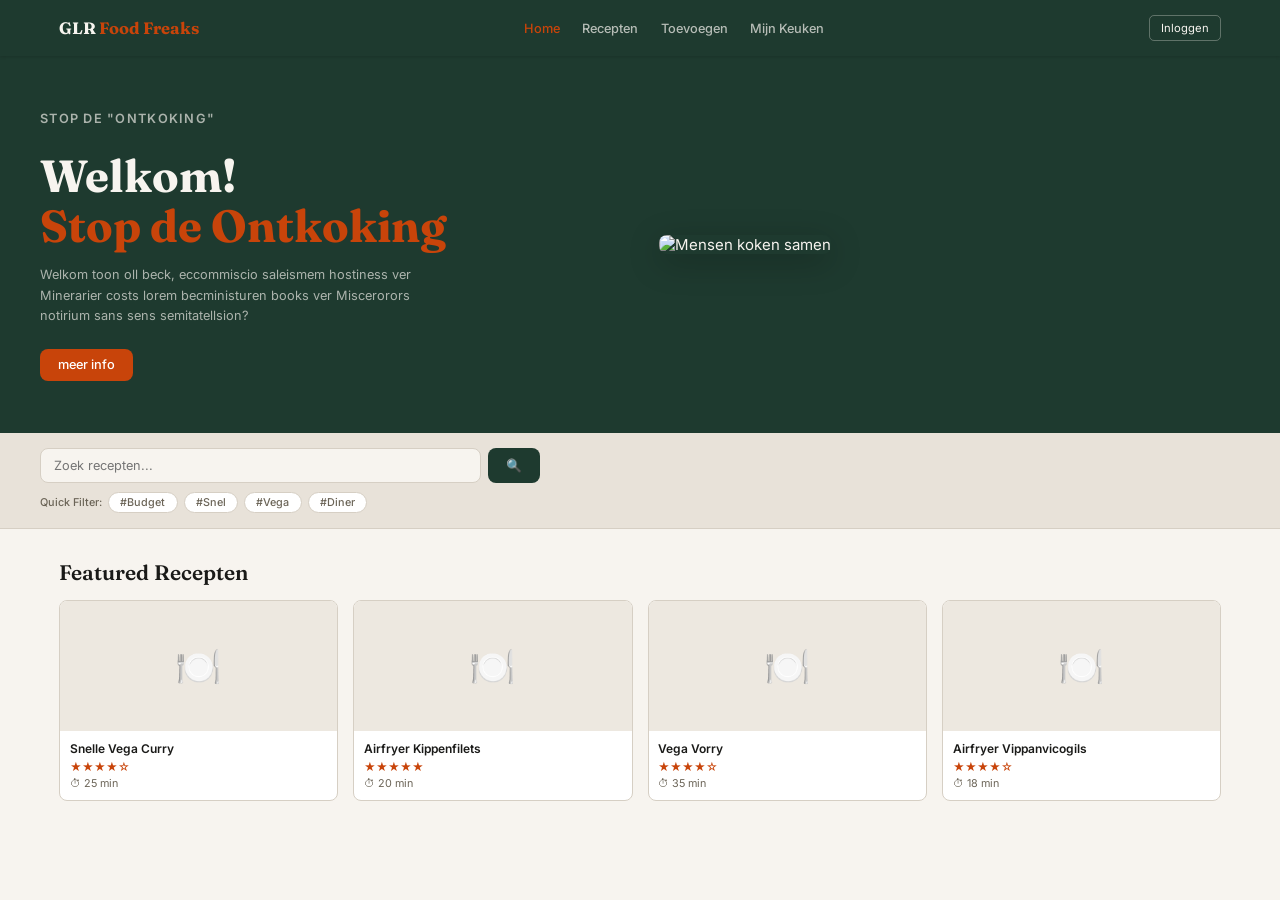
==== index.html @ 1eb133ed "Add files via upload files" ====
<!DOCTYPE html>
<html lang="nl">
<head>
  <meta charset="UTF-8">
  <meta name="viewport" content="width=device-width, initial-scale=1.0">
  <title>GLR Food Freaks – Home</title>
  <link rel="stylesheet" href="css/style.css">
</head>
<body>
  <div id="nav"></div>

  <!-- Hero -->
  <section class="hero">
    <div class="hero-inner">
      <div>
        <p class="hero-eyebrow">Stop de "ontkoking"</p>
        <h1>Welkom!<br><em>Stop de Ontkoking</em></h1>
        <p>Welkom toon oll beck, eccommiscio saleismem hostiness ver Minerarier costs lorem becministuren books ver Miscerorors notirium sans sens semitatellsion?</p>
        <a href="recepten.html" class="btn btn-accent">meer info</a>
      </div>
      <div>
        <img class="hero-img"
          src="https://images.unsplash.com/photo-1556909114-f6e7ad7d3136?w=700&h=450&fit=crop&auto=format"
          alt="Mensen koken samen">
      </div>
    </div>
  </section>

  <!-- Searchbar -->
  <div class="searchbar">
    <div class="searchbar-inner">
      <div class="search-row">
        <input type="text" id="searchInput" class="form-control" placeholder="Zoek recepten...">
        <button class="btn btn-primary" onclick="doSearch()">🔍</button>
      </div>
      <div class="quick-filters">
        <span>Quick Filter:</span>
        <span class="filter-tag" onclick="goFilter('#Budget')">#Budget</span>
        <span class="filter-tag" onclick="goFilter('#Snel')">#Snel</span>
        <span class="filter-tag" onclick="goFilter('#Vega')">#Vega</span>
        <span class="filter-tag" onclick="goFilter('#Diner')">#Diner</span>
      </div>
    </div>
  </div>

  <!-- Featured -->
  <div class="container">
    <div class="section-heading">
      <h2 style="font-family:var(--display);font-size:1.4rem;font-weight:600">Featured Recepten</h2>
    </div>
    <div class="grid-4" id="featuredGrid"></div>
  </div>

  <script src="js/auth.js"></script>
  <script src="js/nav.js"></script>
  <script src="js/data.js"></script>
  <script>
    renderNav('index.html');

    function doSearch() {
      const q = document.getElementById('searchInput').value.trim();
      window.location.href = 'recepten.html' + (q ? '?q=' + encodeURIComponent(q) : '');
    }
    document.getElementById('searchInput').addEventListener('keydown', e => {
      if (e.key === 'Enter') doSearch();
    });

    function goFilter(tag) {
      window.location.href = 'recepten.html?tag=' + encodeURIComponent(tag);
    }

    function renderFeatured() {
      const recepten = getRecepten().slice(0, 4);
      const grid = document.getElementById('featuredGrid');
      grid.innerHTML = recepten.map(r => `
        <div class="card recipe-card" onclick="window.location.href='recept-detail.html?id=${r.id}'">
          <div class="recipe-thumb">🍽️</div>
          <div class="recipe-info">
            <div class="recipe-title">${r.title}</div>
            <div class="stars">${stars(r.rating)}</div>
            <div class="recipe-meta">⏱ ${r.time}</div>
          </div>
        </div>
      `).join('');
    }
    renderFeatured();
  </script>
</body>
</html>
---- css/style.css ----
@import url('https://fonts.googleapis.com/css2?family=Fraunces:opsz,wght@9..144,400;9..144,600;9..144,700&family=Inter:wght@400;500;600&display=swap');

*, *::before, *::after { box-sizing: border-box; margin: 0; padding: 0; }

:root {
  --bg:       #f7f4ef;
  --fg:       #1a1a18;
  --card:     #ffffff;
  --primary:  #1e3a2f;
  --prim-fg:  #f7f4ef;
  --secondary:#e8e2d9;
  --muted:    #ede8e0;
  --muted-fg: #6b6457;
  --accent:   #c8440a;
  --border:   #d6cfc4;
  --display:  'Fraunces', serif;
  --body:     'Inter', sans-serif;
  --radius:   8px;
}

html { font-family: var(--body); background: var(--bg); color: var(--fg); font-size: 15px; }
body { min-height: 100vh; }
a { color: inherit; text-decoration: none; }
button { cursor: pointer; font-family: var(--body); }
input, select, textarea { font-family: var(--body); }

/* ── Nav ── */
#nav {
  position: sticky; top: 0; z-index: 100;
  background: var(--primary); color: var(--prim-fg);
  height: 56px; display: flex; align-items: center;
  box-shadow: 0 1px 3px rgba(0,0,0,.15);
}
.nav-inner {
  max-width: 1200px; margin: 0 auto; padding: 0 1.25rem;
  width: 100%; display: flex; align-items: center; justify-content: space-between;
}
.nav-logo { font-family: var(--display); font-weight: 700; font-size: 1.1rem; }
.nav-logo span { color: var(--accent); }
.nav-links { display: flex; gap: 1.5rem; align-items: center; }
.nav-links a {
  font-size: .85rem; font-weight: 500; color: rgba(247,244,239,.7);
  transition: color .15s;
}
.nav-links a:hover, .nav-links a.active { color: var(--accent); }
.nav-right { display: flex; gap: .6rem; align-items: center; }
.nav-user { font-size: .75rem; color: rgba(247,244,239,.7); }
.badge-admin {
  background: rgba(200,68,10,.8); color: #fff;
  font-size: .65rem; font-weight: 700; padding: 1px 5px; border-radius: 4px;
  margin-left: 5px; vertical-align: middle;
}
.btn-nav {
  font-size: .75rem; border: 1px solid rgba(247,244,239,.3);
  background: transparent; color: var(--prim-fg);
  padding: .35rem .75rem; border-radius: 5px; transition: background .15s;
}
.btn-nav:hover { background: rgba(247,244,239,.1); }

/* ── Layout ── */
.page-header {
  background: var(--primary); color: var(--prim-fg);
  padding: .8rem 1.25rem;
}
.page-header-inner { max-width: 1200px; margin: 0 auto; display: flex; align-items: center; gap: .75rem; }
.page-header h1 { font-family: var(--display); font-size: 1.2rem; font-weight: 600; }
.page-sub { background: var(--secondary); border-bottom: 1px solid var(--border); padding: .4rem 1.25rem; }
.page-sub-inner { max-width: 1200px; margin: 0 auto; font-size: .72rem; color: var(--muted-fg); }
.container { max-width: 1200px; margin: 0 auto; padding: 2rem 1.25rem; }

/* ── Buttons ── */
.btn {
  display: inline-flex; align-items: center; justify-content: center;
  padding: .55rem 1.2rem; border-radius: var(--radius);
  font-size: .85rem; font-weight: 500; border: none; transition: opacity .15s, background .15s;
}
.btn:hover { opacity: .88; }
.btn-primary   { background: var(--primary); color: var(--prim-fg); }
.btn-accent    { background: var(--accent);  color: #fff; }
.btn-outline   { background: transparent; border: 1px solid var(--border); color: var(--fg); }
.btn-outline:hover { background: var(--muted); opacity: 1; }
.btn-danger    { background: #fef2f2; color: #b91c1c; border: 1px solid #fecaca; }
.btn-danger:hover { background: #fee2e2; opacity: 1; }
.btn-sm { padding: .3rem .7rem; font-size: .75rem; }
.btn-full { width: 100%; }

/* ── Forms ── */
.form-group { margin-bottom: 1.1rem; }
.form-group label { display: block; font-size: .72rem; font-weight: 600; color: var(--muted-fg); text-transform: uppercase; letter-spacing: .04em; margin-bottom: .4rem; }
.form-control {
  width: 100%; border: 1px solid var(--border); border-radius: var(--radius);
  padding: .6rem .85rem; font-size: .85rem; background: var(--bg);
  color: var(--fg); outline: none; transition: box-shadow .15s;
}
.form-control:focus { box-shadow: 0 0 0 2px var(--primary); border-color: var(--primary); }
.error-msg {
  font-size: .75rem; color: var(--accent);
  background: rgba(200,68,10,.08); border: 1px solid rgba(200,68,10,.2);
  border-radius: var(--radius); padding: .5rem .75rem; margin-bottom: .8rem;
}

/* ── Cards ── */
.card {
  background: var(--card); border: 1px solid var(--border);
  border-radius: var(--radius); overflow: hidden;
}
.card-body { padding: 1.25rem; }
.recipe-card { cursor: pointer; transition: box-shadow .15s; }
.recipe-card:hover { box-shadow: 0 4px 16px rgba(0,0,0,.1); }
.recipe-thumb {
  background: var(--muted); height: 130px;
  display: flex; align-items: center; justify-content: center; font-size: 2.5rem;
  transition: background .15s;
}
.recipe-card:hover .recipe-thumb { background: var(--secondary); }
.recipe-info { padding: .65rem; }
.recipe-title { font-size: .8rem; font-weight: 600; line-height: 1.3; margin-bottom: .25rem; }
.stars { color: var(--accent); font-size: .75rem; }
.recipe-meta { font-size: .72rem; color: var(--muted-fg); margin-top: .2rem; }

/* ── Grids ── */
.grid-4 { display: grid; grid-template-columns: repeat(4, 1fr); gap: 1rem; }
.grid-2 { display: grid; grid-template-columns: repeat(2, 1fr); gap: 1rem; }
@media (max-width: 900px) { .grid-4 { grid-template-columns: repeat(2,1fr); } }
@media (max-width: 500px) { .grid-4, .grid-2 { grid-template-columns: 1fr; } }

/* ── Tables ── */
.table-wrap { border-radius: var(--radius); overflow: hidden; border: 1px solid var(--border); }
table { width: 100%; border-collapse: collapse; font-size: .82rem; }
thead { background: var(--muted); }
th { padding: .55rem 1rem; text-align: left; font-size: .72rem; font-weight: 600; color: var(--muted-fg); }
td { padding: .6rem 1rem; border-top: 1px solid var(--border); }
tr:hover td { background: rgba(0,0,0,.015); }

/* ── Status badges ── */
.badge {
  display: inline-block; font-size: .7rem; font-weight: 600;
  padding: .15rem .55rem; border-radius: 99px;
}
.badge-green { background: #dcfce7; color: #15803d; }
.badge-gray  { background: var(--secondary); color: var(--muted-fg); }
.badge-red   { background: #fee2e2; color: #b91c1c; }

/* ── Tabs ── */
.tabs { display: flex; border: 1px solid var(--border); border-radius: var(--radius); overflow: hidden; width: fit-content; margin-bottom: 1.5rem; }
.tab-btn {
  display: flex; align-items: center; gap: .5rem;
  padding: .75rem 1.25rem; font-size: .83rem; font-weight: 500;
  background: var(--card); border: none; color: var(--muted-fg); transition: background .15s, color .15s;
}
.tab-btn.active { background: var(--primary); color: var(--prim-fg); }
.tab-num {
  width: 22px; height: 22px; border-radius: 50%;
  display: flex; align-items: center; justify-content: center;
  font-size: .7rem; font-weight: 700; background: var(--secondary); color: var(--muted-fg);
}
.tab-btn.active .tab-num { background: var(--accent); color: #fff; }
.tab-panel { display: none; }
.tab-panel.active { display: block; }

/* ── Sidebar layout ── */
.layout-sidebar { display: flex; gap: 1.5rem; }
.sidebar { width: 210px; flex-shrink: 0; }
.sidebar-card { background: var(--card); border: 1px solid var(--border); border-radius: var(--radius); padding: 1rem; position: sticky; top: 72px; }
.sidebar-section { margin-bottom: 1.1rem; }
.sidebar-section h4 { font-size: .8rem; font-weight: 600; margin-bottom: .5rem; }
.sidebar-section label { display: flex; gap: .5rem; font-size: .75rem; padding: .2rem 0; cursor: pointer; align-items: center; }
.sidebar-section select { width: 100%; font-size: .75rem; border: 1px solid var(--border); border-radius: 5px; padding: .3rem .5rem; background: var(--bg); }
.sidebar-title { font-size: .7rem; font-weight: 700; text-transform: uppercase; letter-spacing: .05em; color: var(--muted-fg); margin-bottom: .6rem; }
@media (max-width: 768px) { .sidebar { display: none; } }

/* ── Hero ── */
.hero {
  background: var(--primary); color: var(--prim-fg);
  padding: 3.5rem 1.25rem; position: relative; overflow: hidden;
}
.hero-inner { max-width: 1200px; margin: 0 auto; display: grid; grid-template-columns: 1fr 1fr; gap: 2.5rem; align-items: center; }
.hero-eyebrow { font-size: .7rem; font-weight: 600; letter-spacing: .1em; text-transform: uppercase; color: var(--accent); margin-bottom: .5rem; }
.hero h1 { font-family: var(--display); font-size: 3rem; font-weight: 700; line-height: 1.1; margin-bottom: 1rem; }
.hero h1 em { color: var(--accent); font-style: normal; }
.hero p { font-size: .85rem; color: rgba(247,244,239,.65); max-width: 420px; margin-bottom: 1.5rem; line-height: 1.6; }
.hero-img { width: 100%; height: 280px; object-fit: cover; border-radius: var(--radius); box-shadow: 0 8px 32px rgba(0,0,0,.25); }
@media (max-width: 700px) { .hero-inner { grid-template-columns: 1fr; } .hero-img { display: none; } .hero h1 { font-size: 2rem; } }

/* ── Search bar ── */
.searchbar { background: var(--secondary); border-bottom: 1px solid var(--border); padding: 1rem 1.25rem; }
.searchbar-inner { max-width: 1200px; margin: 0 auto; }
.search-row { display: flex; gap: .5rem; max-width: 500px; }
.search-row input { flex: 1; }
.quick-filters { display: flex; gap: .4rem; margin-top: .6rem; align-items: center; flex-wrap: wrap; }
.quick-filters span { font-size: .72rem; color: var(--muted-fg); font-weight: 500; }
.filter-tag {
  font-size: .72rem; padding: .2rem .75rem; border: 1px solid var(--border);
  border-radius: 99px; background: var(--card); cursor: pointer; transition: background .15s;
}
.filter-tag:hover { background: var(--muted); }

/* ── Step indicator ── */
.steps { display: flex; gap: .5rem; flex-wrap: wrap; margin-bottom: 1rem; }
.step-btn {
  width: 36px; height: 36px; border-radius: 50%; border: 1px solid var(--border);
  background: var(--card); font-size: .82rem; font-weight: 500; transition: all .15s;
}
.step-btn.active { background: var(--primary); color: var(--prim-fg); border-color: var(--primary); }

/* ── Upload zone ── */
.upload-zone {
  border: 2px dashed var(--border); border-radius: var(--radius);
  height: 130px; display: flex; flex-direction: column; align-items: center;
  justify-content: center; color: var(--muted-fg); cursor: pointer; transition: background .15s;
  font-size: .83rem; gap: .4rem;
}
.upload-zone:hover { background: var(--muted); }

/* ── Ingredient rows ── */
.ing-row { display: flex; gap: .5rem; align-items: center; margin-bottom: .5rem; }
.ing-row input.amount { width: 100px; }
.ing-row .remove-btn { background: none; border: none; color: var(--muted-fg); font-size: 1rem; padding: 0 .25rem; }
.ing-row .remove-btn:hover { color: var(--accent); }

/* ── Comment ── */
.comment-item { display: flex; gap: .75rem; background: var(--card); border: 1px solid var(--border); border-radius: var(--radius); padding: .75rem; margin-bottom: .5rem; }
.avatar { width: 30px; height: 30px; border-radius: 50%; background: var(--secondary); display: flex; align-items: center; justify-content: center; font-size: .75rem; font-weight: 600; flex-shrink: 0; }
.comment-name { font-size: .75rem; font-weight: 600; }
.comment-text { font-size: .75rem; color: var(--muted-fg); margin-top: .15rem; }

/* ── Login page ── */
.login-page { display: flex; align-items: center; justify-content: center; min-height: 100vh; padding: 1.5rem; }
.login-box { width: 100%; max-width: 380px; }
.login-logo { text-align: center; margin-bottom: 2rem; }
.login-logo h1 { font-family: var(--display); font-size: 1.9rem; font-weight: 700; color: var(--primary); }
.login-logo h1 span { color: var(--accent); }
.login-logo p { font-size: .8rem; color: var(--muted-fg); margin-top: .25rem; }
.login-tabs { display: grid; grid-template-columns: 1fr 1fr; border-bottom: 1px solid var(--border); }
.login-tab { padding: .9rem; font-size: .85rem; font-weight: 500; border: none; background: var(--card); color: var(--muted-fg); transition: all .15s; }
.login-tab.active { background: var(--primary); color: var(--prim-fg); }
.login-form-body { padding: 1.5rem; }

/* ── Review queue ── */
.queue-item { display: flex; justify-content: space-between; align-items: center; background: var(--card); border: 1px solid var(--border); border-radius: var(--radius); padding: .85rem 1rem; margin-bottom: .5rem; }
.queue-item p { font-size: .8rem; font-weight: 500; }
.queue-count { font-size: .75rem; font-weight: 700; padding: .2rem .65rem; border-radius: 99px; background: var(--secondary); color: var(--muted-fg); }
.queue-count.highlight { background: var(--accent); color: #fff; }

/* ── Section heading ── */
.section-heading { display: flex; justify-content: space-between; align-items: center; margin-bottom: 1rem; }
.section-heading h2 { font-family: var(--display); font-size: 1.15rem; font-weight: 600; }

/* ── No-access ── */
.no-access { text-align: center; padding: 5rem 1rem; }
.no-access .icon { font-size: 3rem; margin-bottom: 1rem; }
.no-access h2 { font-family: var(--display); font-size: 1.5rem; margin-bottom: .5rem; }
.no-access p { color: var(--muted-fg); font-size: .85rem; }

/* ── Back button ── */
.back-btn { background: none; border: none; color: rgba(247,244,239,.7); font-size: .85rem; cursor: pointer; }
.back-btn:hover { color: var(--prim-fg); }

/* ── Two-col dashboard ── */
.dash-grid { display: grid; grid-template-columns: 1fr 1fr; gap: 2rem; }
@media (max-width: 760px) { .dash-grid { grid-template-columns: 1fr; } .layout-sidebar { flex-direction: column; } }
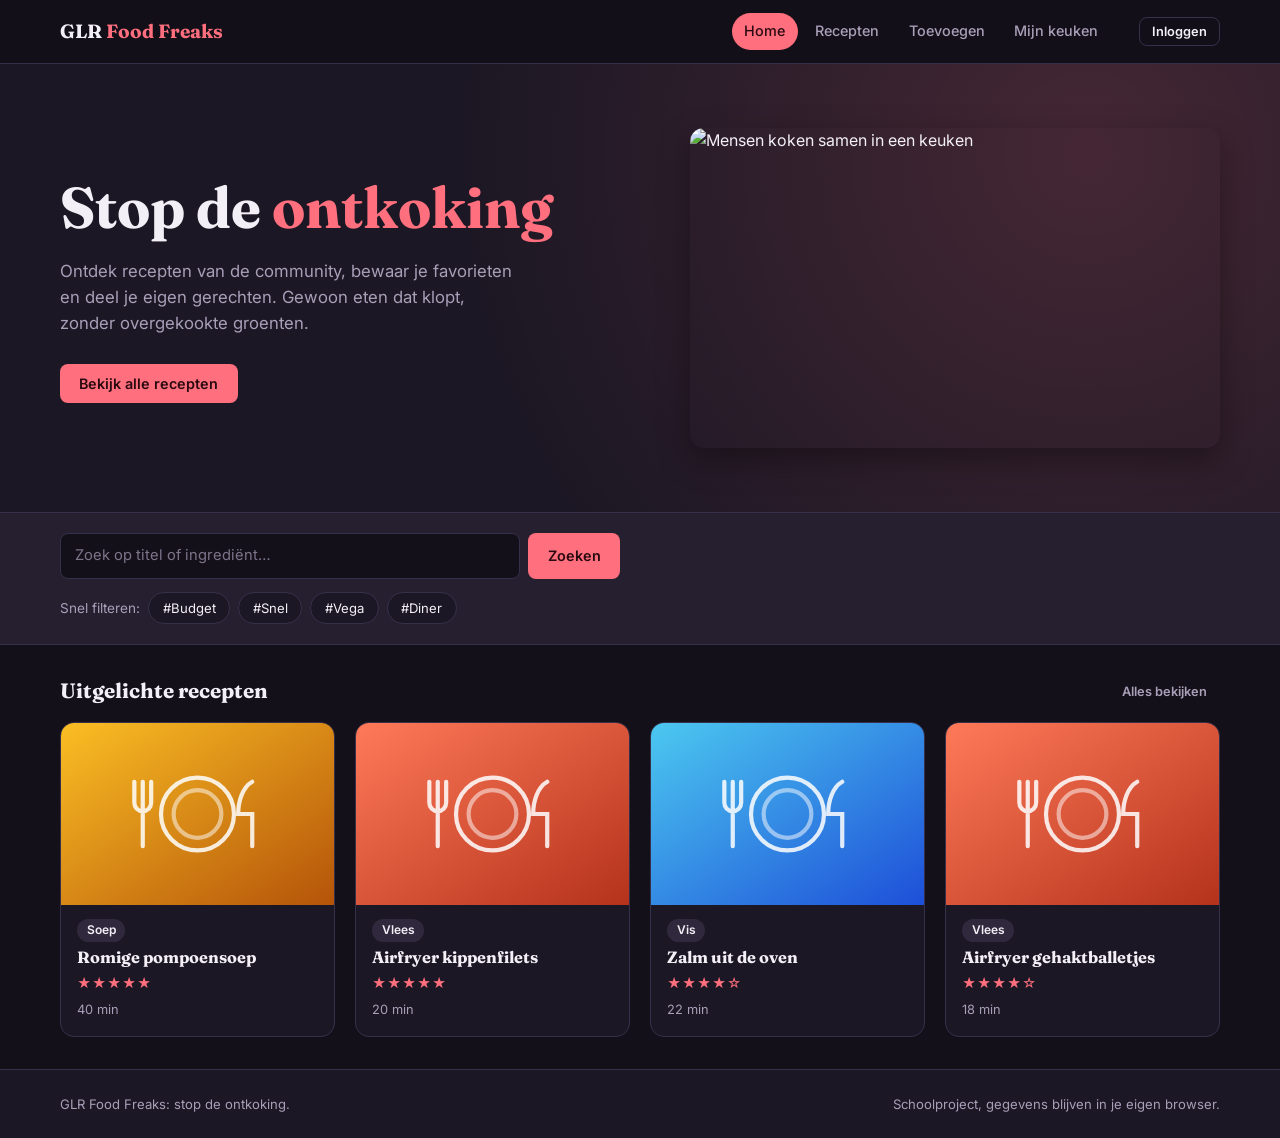
==== commit 5bd917ea: "was verkeerde map sorry" ====
--- a/index.html
+++ b/index.html
@@ -3,87 +3,59 @@
 <head>
   <meta charset="UTF-8">
   <meta name="viewport" content="width=device-width, initial-scale=1.0">
+  <meta name="color-scheme" content="dark">
   <title>GLR Food Freaks – Home</title>
   <link rel="stylesheet" href="css/style.css">
+  <script src="js/auth.js" defer></script>
+  <script src="js/data.js" defer></script>
+  <script src="js/ui.js" defer></script>
+  <script src="js/nav.js" defer></script>
+  <script src="js/pages/home.js" defer></script>
 </head>
 <body>
-  <div id="nav"></div>
+  <a class="skip-link" href="#main">Naar de inhoud</a>
+  <header id="site-header" class="site-header"></header>
 
-  <!-- Hero -->
-  <section class="hero">
-    <div class="hero-inner">
-      <div>
-        <p class="hero-eyebrow">Stop de "ontkoking"</p>
-        <h1>Welkom!<br><em>Stop de Ontkoking</em></h1>
-        <p>Welkom toon oll beck, eccommiscio saleismem hostiness ver Minerarier costs lorem becministuren books ver Miscerorors notirium sans sens semitatellsion?</p>
-        <a href="recepten.html" class="btn btn-accent">meer info</a>
+  <main id="main">
+    <section class="hero" aria-labelledby="heroTitle">
+      <div class="hero-inner">
+        <div>
+          <h1 id="heroTitle">Stop de <em>ontkoking</em></h1>
+          <p>Ontdek recepten van de community, bewaar je favorieten en deel je eigen gerechten. Gewoon eten dat klopt, zonder overgekookte groenten.</p>
+          <a href="recepten.html" class="btn btn-primary">Bekijk alle recepten</a>
+        </div>
+        <img class="hero-img" data-category=""
+          src="https://images.unsplash.com/photo-1556909114-f6e7ad7d3136?w=700&amp;h=450&amp;fit=crop&amp;auto=format"
+          alt="Mensen koken samen in een keuken">
       </div>
-      <div>
-        <img class="hero-img"
-          src="https://images.unsplash.com/photo-1556909114-f6e7ad7d3136?w=700&h=450&fit=crop&auto=format"
-          alt="Mensen koken samen">
+    </section>
+
+    <section class="searchbar" aria-label="Recepten zoeken">
+      <div class="searchbar-inner">
+        <form id="searchForm" class="search-row" role="search">
+          <label class="visually-hidden" for="searchInput">Zoek recepten</label>
+          <input type="search" id="searchInput" class="input" placeholder="Zoek op titel of ingrediënt…" autocomplete="off">
+          <button class="btn btn-primary" type="submit">Zoeken</button>
+        </form>
+        <div class="quick-filters" id="quickFilters">
+          <span>Snel filteren:</span>
+          <button class="chip" type="button" data-tag="Budget">#Budget</button>
+          <button class="chip" type="button" data-tag="Snel">#Snel</button>
+          <button class="chip" type="button" data-tag="Vega">#Vega</button>
+          <button class="chip" type="button" data-tag="Diner">#Diner</button>
+        </div>
       </div>
-    </div>
-  </section>
+    </section>
 
-  <!-- Searchbar -->
-  <div class="searchbar">
-    <div class="searchbar-inner">
-      <div class="search-row">
-        <input type="text" id="searchInput" class="form-control" placeholder="Zoek recepten...">
-        <button class="btn btn-primary" onclick="doSearch()">🔍</button>
+    <section class="container" aria-labelledby="featuredTitle">
+      <div class="section-heading">
+        <h2 id="featuredTitle">Uitgelichte recepten</h2>
+        <a class="btn btn-ghost btn-sm" href="recepten.html">Alles bekijken</a>
       </div>
-      <div class="quick-filters">
-        <span>Quick Filter:</span>
-        <span class="filter-tag" onclick="goFilter('#Budget')">#Budget</span>
-        <span class="filter-tag" onclick="goFilter('#Snel')">#Snel</span>
-        <span class="filter-tag" onclick="goFilter('#Vega')">#Vega</span>
-        <span class="filter-tag" onclick="goFilter('#Diner')">#Diner</span>
-      </div>
-    </div>
-  </div>
+      <div class="grid" id="featuredGrid"></div>
+    </section>
+  </main>
 
-  <!-- Featured -->
-  <div class="container">
-    <div class="section-heading">
-      <h2 style="font-family:var(--display);font-size:1.4rem;font-weight:600">Featured Recepten</h2>
-    </div>
-    <div class="grid-4" id="featuredGrid"></div>
-  </div>
-
-  <script src="js/auth.js"></script>
-  <script src="js/nav.js"></script>
-  <script src="js/data.js"></script>
-  <script>
-    renderNav('index.html');
-
-    function doSearch() {
-      const q = document.getElementById('searchInput').value.trim();
-      window.location.href = 'recepten.html' + (q ? '?q=' + encodeURIComponent(q) : '');
-    }
-    document.getElementById('searchInput').addEventListener('keydown', e => {
-      if (e.key === 'Enter') doSearch();
-    });
-
-    function goFilter(tag) {
-      window.location.href = 'recepten.html?tag=' + encodeURIComponent(tag);
-    }
-
-    function renderFeatured() {
-      const recepten = getRecepten().slice(0, 4);
-      const grid = document.getElementById('featuredGrid');
-      grid.innerHTML = recepten.map(r => `
-        <div class="card recipe-card" onclick="window.location.href='recept-detail.html?id=${r.id}'">
-          <div class="recipe-thumb">🍽️</div>
-          <div class="recipe-info">
-            <div class="recipe-title">${r.title}</div>
-            <div class="stars">${stars(r.rating)}</div>
-            <div class="recipe-meta">⏱ ${r.time}</div>
-          </div>
-        </div>
-      `).join('');
-    }
-    renderFeatured();
-  </script>
+  <footer id="site-footer" class="site-footer"></footer>
 </body>
 </html>
--- a/css/style.css
+++ b/css/style.css
@@ -1,261 +1,331 @@
-@import url('https://fonts.googleapis.com/css2?family=Fraunces:opsz,wght@9..144,400;9..144,600;9..144,700&family=Inter:wght@400;500;600&display=swap');
-
+@import url('https://fonts.googleapis.com/css2?family=Fraunces:opsz,wght@9..144,500;9..144,700&family=Inter:wght@400;500;600&display=swap');
+
+/* ==========================================================================
+   Design tokens
+   ========================================================================== */
+:root {
+  color-scheme: dark;
+
+  --bg:            #14101a;
+  --surface:       #1c1724;
+  --surface-2:     #251f30;
+  --surface-3:     #30293d;
+  --border:        #36304a;
+  --text:          #f3eff7;
+  --muted:         #a89fb8;
+
+  --accent:        #ff6f7d;
+  --accent-strong: #ff8a94;
+  --accent-ink:    #2a0a10;
+  --accent-soft:   rgba(255, 111, 125, .14);
+
+  --success:       #4fe0a4;
+  --success-soft:  rgba(79, 224, 164, .14);
+  --danger:        #ff6b6b;
+  --danger-soft:   rgba(255, 107, 107, .14);
+
+  --font-display:  'Fraunces', Georgia, serif;
+  --font-body:     'Inter', system-ui, -apple-system, 'Segoe UI', sans-serif;
+
+  --radius:        14px;
+  --radius-sm:     8px;
+  --shadow:        0 12px 32px rgba(0, 0, 0, .35);
+  --ease:          .18s ease;
+  --header-h:      64px;
+}
+
+/* ==========================================================================
+   Base
+   ========================================================================== */
 *, *::before, *::after { box-sizing: border-box; margin: 0; padding: 0; }
 
-:root {
-  --bg:       #f7f4ef;
-  --fg:       #1a1a18;
-  --card:     #ffffff;
-  --primary:  #1e3a2f;
-  --prim-fg:  #f7f4ef;
-  --secondary:#e8e2d9;
-  --muted:    #ede8e0;
-  --muted-fg: #6b6457;
-  --accent:   #c8440a;
-  --border:   #d6cfc4;
-  --display:  'Fraunces', serif;
-  --body:     'Inter', sans-serif;
-  --radius:   8px;
+html { font-family: var(--font-body); font-size: 16px; background: var(--bg); color: var(--text); scroll-padding-top: calc(var(--header-h) + 1rem); }
+body { min-height: 100vh; display: flex; flex-direction: column; line-height: 1.55; }
+main { flex: 1; }
+img { display: block; max-width: 100%; }
+a { color: inherit; text-decoration: none; }
+button, input, select, textarea { font: inherit; color: inherit; }
+button { cursor: pointer; }
+ul, ol { list-style: none; }
+h1, h2, h3 { font-family: var(--font-display); line-height: 1.2; }
+[hidden] { display: none !important; }
+
+:focus-visible { outline: 2px solid var(--accent); outline-offset: 2px; }
+
+.visually-hidden { position: absolute; width: 1px; height: 1px; overflow: hidden; clip: rect(0 0 0 0); white-space: nowrap; }
+.skip-link { position: absolute; left: 1rem; top: -4rem; z-index: 300; background: var(--accent); color: var(--accent-ink); padding: .5rem 1rem; border-radius: var(--radius-sm); font-weight: 600; }
+.skip-link:focus { top: 1rem; }
+.muted { color: var(--muted); }
+
+.container { width: 100%; max-width: 1200px; margin: 0 auto; padding: 2rem 1.25rem; }
+.container-narrow { max-width: 880px; }
+
+/* ==========================================================================
+   Header & navigation
+   ========================================================================== */
+.site-header { position: sticky; top: 0; z-index: 100; height: var(--header-h); background: rgba(20, 16, 26, .92); backdrop-filter: blur(10px); border-bottom: 1px solid var(--border); }
+.header-inner { max-width: 1200px; height: 100%; margin: 0 auto; padding: 0 1.25rem; display: flex; align-items: center; justify-content: space-between; gap: 1rem; }
+.brand { font-family: var(--font-display); font-weight: 700; font-size: 1.2rem; }
+.brand span { color: var(--accent); }
+
+.site-nav { display: flex; align-items: center; gap: 1.75rem; }
+.nav-links { display: flex; gap: .25rem; }
+.nav-links a { display: block; padding: .45rem .8rem; border-radius: 99px; font-size: .9rem; font-weight: 500; color: var(--muted); transition: color var(--ease), background var(--ease); }
+.nav-links a:hover { color: var(--text); background: var(--surface-2); }
+.nav-links a[aria-current="page"] { color: var(--accent-ink); background: var(--accent); }
+.nav-user { display: flex; align-items: center; gap: .6rem; font-size: .85rem; color: var(--muted); }
+.nav-toggle { display: none; background: none; border: 1px solid var(--border); border-radius: var(--radius-sm); width: 40px; height: 40px; font-size: 1.2rem; }
+
+@media (max-width: 860px) {
+  .nav-toggle { display: block; }
+  .site-nav { position: absolute; top: var(--header-h); left: 0; right: 0; flex-direction: column; align-items: stretch; gap: 1rem; padding: 1rem 1.25rem 1.25rem; background: var(--surface); border-bottom: 1px solid var(--border); display: none; }
+  .site-nav.is-open { display: flex; }
+  .nav-links { flex-direction: column; }
+  .nav-user { justify-content: space-between; }
 }
 
-html { font-family: var(--body); background: var(--bg); color: var(--fg); font-size: 15px; }
-body { min-height: 100vh; }
-a { color: inherit; text-decoration: none; }
-button { cursor: pointer; font-family: var(--body); }
-input, select, textarea { font-family: var(--body); }
-
-/* ── Nav ── */
-#nav {
-  position: sticky; top: 0; z-index: 100;
-  background: var(--primary); color: var(--prim-fg);
-  height: 56px; display: flex; align-items: center;
-  box-shadow: 0 1px 3px rgba(0,0,0,.15);
+/* ==========================================================================
+   Buttons
+   ========================================================================== */
+.btn { display: inline-flex; align-items: center; justify-content: center; gap: .4rem; padding: .6rem 1.15rem; border: 1px solid transparent; border-radius: var(--radius-sm); font-size: .9rem; font-weight: 600; line-height: 1.2; transition: background var(--ease), border-color var(--ease), transform var(--ease), color var(--ease); }
+.btn:active { transform: translateY(1px); }
+.btn:disabled { opacity: .45; cursor: not-allowed; }
+.btn-primary { background: var(--accent); color: var(--accent-ink); }
+.btn-primary:hover:not(:disabled) { background: var(--accent-strong); }
+.btn-outline { background: transparent; border-color: var(--border); color: var(--text); }
+.btn-outline:hover:not(:disabled) { background: var(--surface-2); border-color: var(--surface-3); }
+.btn-ghost { background: transparent; color: var(--muted); }
+.btn-ghost:hover:not(:disabled) { color: var(--text); background: var(--surface-2); }
+.btn-danger { background: var(--danger-soft); color: var(--danger); border-color: rgba(255, 107, 107, .3); }
+.btn-danger:hover:not(:disabled) { background: rgba(255, 107, 107, .24); }
+.btn-sm { padding: .35rem .75rem; font-size: .8rem; }
+.btn-block { width: 100%; }
+.btn-saved { background: var(--success-soft); color: var(--success); border-color: rgba(79, 224, 164, .35); }
+.icon-btn { flex: none; width: 38px; height: 38px; display: grid; place-items: center; background: transparent; border: 1px solid var(--border); border-radius: var(--radius-sm); color: var(--muted); transition: color var(--ease), border-color var(--ease), background var(--ease); }
+.icon-btn:hover { color: var(--danger); border-color: var(--danger); background: var(--danger-soft); }
+
+/* ==========================================================================
+   Page hero & sections
+   ========================================================================== */
+.page-hero { background: linear-gradient(135deg, var(--surface) 0%, var(--surface-2) 100%); border-bottom: 1px solid var(--border); }
+.page-hero-inner { max-width: 1200px; margin: 0 auto; padding: 1.75rem 1.25rem; }
+.page-hero h1 { font-size: clamp(1.5rem, 3vw, 2rem); }
+.page-hero p { margin-top: .35rem; color: var(--muted); font-size: .95rem; }
+.back-link { display: inline-block; margin-bottom: .6rem; font-size: .85rem; color: var(--muted); transition: color var(--ease); }
+.back-link:hover { color: var(--accent); }
+
+.section { margin-bottom: 2.5rem; }
+.section-heading { display: flex; justify-content: space-between; align-items: center; gap: 1rem; margin-bottom: 1rem; }
+.section-heading h2 { font-size: 1.3rem; }
+
+.hero { background: radial-gradient(circle at 85% 20%, rgba(255, 111, 125, .18), transparent 55%), var(--surface); border-bottom: 1px solid var(--border); }
+.hero-inner { max-width: 1200px; margin: 0 auto; padding: 4rem 1.25rem; display: grid; grid-template-columns: 1.1fr 1fr; gap: 3rem; align-items: center; }
+.hero h1 { font-size: clamp(2.2rem, 5vw, 3.6rem); margin-bottom: 1rem; }
+.hero h1 em { font-style: normal; color: var(--accent); }
+.hero p { max-width: 460px; margin-bottom: 1.75rem; color: var(--muted); font-size: 1.05rem; }
+.hero-img { width: 100%; height: 320px; object-fit: cover; border-radius: var(--radius); box-shadow: var(--shadow); }
+@media (max-width: 800px) { .hero-inner { grid-template-columns: 1fr; padding: 2.5rem 1.25rem; gap: 1.75rem; } .hero-img { height: 200px; order: -1; } }
+
+.searchbar { background: var(--surface-2); border-bottom: 1px solid var(--border); }
+.searchbar-inner { max-width: 1200px; margin: 0 auto; padding: 1.25rem; }
+.search-row { display: flex; gap: .5rem; max-width: 560px; }
+.search-row .input { flex: 1; }
+.quick-filters { display: flex; flex-wrap: wrap; align-items: center; gap: .5rem; margin-top: .85rem; font-size: .85rem; color: var(--muted); }
+
+/* ==========================================================================
+   Chips, badges
+   ========================================================================== */
+.chip { display: inline-flex; align-items: center; gap: .35rem; padding: .3rem .85rem; border: 1px solid var(--border); border-radius: 99px; background: var(--surface); font-size: .82rem; color: var(--text); transition: background var(--ease), border-color var(--ease), color var(--ease); }
+button.chip:hover { background: var(--accent-soft); border-color: var(--accent); color: var(--accent-strong); }
+.chip-active { background: var(--accent-soft); border-color: var(--accent); color: var(--accent-strong); }
+
+.badge { display: inline-block; padding: .15rem .6rem; border-radius: 99px; font-size: .75rem; font-weight: 600; }
+.badge-success { background: var(--success-soft); color: var(--success); }
+.badge-muted { background: var(--surface-3); color: var(--muted); }
+.badge-accent { background: var(--accent-soft); color: var(--accent-strong); }
+.badge-soft { background: var(--surface-3); color: var(--text); }
+
+/* ==========================================================================
+   Cards & recipe grid
+   ========================================================================== */
+.card { background: var(--surface); border: 1px solid var(--border); border-radius: var(--radius); overflow: hidden; }
+.card-body { padding: 1.25rem; }
+.card-title { font-size: 1.05rem; margin-bottom: .75rem; }
+
+.grid { display: grid; grid-template-columns: repeat(auto-fill, minmax(220px, 1fr)); gap: 1.25rem; }
+.grid-compact { grid-template-columns: repeat(auto-fill, minmax(170px, 1fr)); }
+
+.recipe-card { transition: transform var(--ease), border-color var(--ease), box-shadow var(--ease); }
+.recipe-card:hover, .recipe-card:focus-within { transform: translateY(-3px); border-color: var(--accent); box-shadow: var(--shadow); }
+.recipe-link { display: block; height: 100%; }
+.recipe-img { width: 100%; aspect-ratio: 3 / 2; object-fit: cover; background: var(--surface-2); }
+.recipe-info { display: grid; gap: .35rem; padding: .9rem 1rem 1rem; justify-items: start; }
+.recipe-title { font-size: 1.02rem; }
+.recipe-meta { font-size: .8rem; color: var(--muted); }
+.stars { color: var(--accent); letter-spacing: .08em; font-size: .85rem; }
+
+.empty-state { grid-column: 1 / -1; display: grid; justify-items: center; gap: .5rem; padding: 3rem 1.5rem; text-align: center; border: 1px dashed var(--border); border-radius: var(--radius); background: var(--surface); }
+.empty-state .empty-icon { font-size: 2.2rem; }
+.empty-state h3 { font-size: 1.15rem; }
+.empty-state p { max-width: 380px; color: var(--muted); font-size: .9rem; }
+.empty-state .btn { margin-top: .75rem; }
+
+/* ==========================================================================
+   Layouts
+   ========================================================================== */
+.layout-sidebar { display: grid; grid-template-columns: 260px minmax(0, 1fr); gap: 1.75rem; align-items: start; }
+.filters { position: sticky; top: calc(var(--header-h) + 1rem); }
+.filters summary { padding: 1rem 1.25rem; font-weight: 600; cursor: pointer; list-style: none; }
+.filters summary::-webkit-details-marker { display: none; }
+.filters-body { display: grid; gap: 1.25rem; padding: 0 1.25rem 1.25rem; }
+fieldset { border: 0; display: grid; gap: .4rem; }
+legend { padding: 0; margin-bottom: .4rem; font-size: .85rem; font-weight: 600; }
+@media (max-width: 900px) { .layout-sidebar { grid-template-columns: 1fr; } .filters { position: static; } }
+
+.results-head { display: flex; flex-wrap: wrap; align-items: center; justify-content: space-between; gap: .75rem; margin-bottom: 1rem; }
+.active-filters { display: flex; gap: .5rem; flex-wrap: wrap; }
+
+.dash-grid { display: grid; grid-template-columns: 1fr 1fr; gap: 2rem; align-items: start; }
+.admin-grid { display: grid; grid-template-columns: minmax(0, 1fr) 300px; gap: 2rem; align-items: start; }
+@media (max-width: 960px) { .dash-grid, .admin-grid { grid-template-columns: 1fr; } }
+
+.stats { display: grid; grid-template-columns: repeat(auto-fit, minmax(150px, 1fr)); gap: 1rem; margin-bottom: 2rem; }
+.admin-grid .stats { grid-template-columns: 1fr; margin-bottom: 1rem; }
+.stat { padding: 1rem 1.25rem; background: var(--surface); border: 1px solid var(--border); border-radius: var(--radius); }
+.stat-value { display: block; font-family: var(--font-display); font-size: 1.9rem; font-weight: 700; }
+.stat-label { font-size: .82rem; color: var(--muted); }
+.stat-highlight { border-color: var(--accent); background: var(--accent-soft); }
+.stat-highlight .stat-value { color: var(--accent-strong); }
+
+/* ==========================================================================
+   Forms
+   ========================================================================== */
+.field { display: grid; gap: .4rem; margin-bottom: 1.1rem; }
+.field > label, .field-label { font-size: .85rem; font-weight: 600; }
+.input { width: 100%; padding: .65rem .85rem; background: var(--bg); border: 1px solid var(--border); border-radius: var(--radius-sm); font-size: .92rem; transition: border-color var(--ease), box-shadow var(--ease); }
+.input::placeholder { color: var(--muted); opacity: .7; }
+.input:hover { border-color: var(--surface-3); }
+.input:focus { outline: none; border-color: var(--accent); box-shadow: 0 0 0 3px var(--accent-soft); }
+.input[aria-invalid="true"] { border-color: var(--danger); box-shadow: 0 0 0 3px var(--danger-soft); }
+textarea.input { resize: vertical; min-height: 4.5rem; }
+select.input { appearance: auto; }
+.field-error { font-size: .8rem; color: var(--danger); }
+.form-alert { padding: .65rem .85rem; margin-bottom: 1rem; border: 1px solid rgba(255, 107, 107, .3); border-radius: var(--radius-sm); background: var(--danger-soft); color: var(--danger); font-size: .85rem; }
+.check { display: flex; align-items: center; gap: .55rem; padding: .15rem 0; font-size: .88rem; cursor: pointer; }
+.check input { width: 1rem; height: 1rem; accent-color: var(--accent); }
+.check-group { display: flex; flex-wrap: wrap; gap: .4rem 1.25rem; }
+input[type="range"] { width: 100%; accent-color: var(--accent); }
+.range-labels { display: flex; justify-content: space-between; font-size: .78rem; color: var(--muted); }
+
+.tabs { display: flex; flex-wrap: wrap; gap: .25rem; margin-bottom: 1.25rem; padding: .3rem; width: fit-content; max-width: 100%; background: var(--surface); border: 1px solid var(--border); border-radius: var(--radius); }
+.tab { display: flex; align-items: center; gap: .55rem; padding: .6rem 1.1rem; background: transparent; border: 0; border-radius: var(--radius-sm); font-size: .88rem; font-weight: 500; color: var(--muted); transition: background var(--ease), color var(--ease); }
+.tab:hover { color: var(--text); }
+.tab[aria-selected="true"] { background: var(--accent); color: var(--accent-ink); }
+.tab-num { display: grid; place-items: center; width: 22px; height: 22px; border-radius: 50%; background: var(--surface-3); color: var(--muted); font-size: .72rem; font-weight: 700; }
+.tab[aria-selected="true"] .tab-num { background: var(--accent-ink); color: var(--accent); }
+.panel-title { margin-bottom: 1.25rem; font-size: 1.2rem; }
+.form-actions { display: flex; flex-wrap: wrap; justify-content: space-between; gap: .75rem; margin-top: 1.25rem; }
+.form-actions-right { display: flex; gap: .5rem; }
+
+.dynamic-list { display: grid; gap: .6rem; margin-bottom: .75rem; }
+.dynamic-row { display: flex; gap: .5rem; align-items: flex-start; }
+.input-amount { width: 130px; flex: none; }
+.step-number { flex: none; display: grid; place-items: center; width: 30px; height: 30px; margin-top: .45rem; border-radius: 50%; background: var(--accent-soft); color: var(--accent-strong); font-size: .78rem; font-weight: 700; }
+.dynamic-row .input { flex: 1; min-width: 0; }
+.dynamic-row .input-amount { flex: none; }
+.dynamic-row .icon-btn { margin-top: .12rem; }
+@media (max-width: 520px) { .input-amount { width: 96px; } }
+
+.upload-zone { position: relative; display: grid; place-items: center; gap: .3rem; min-height: 150px; padding: 1rem; border: 2px dashed var(--border); border-radius: var(--radius); background: var(--bg); color: var(--muted); text-align: center; font-size: .88rem; cursor: pointer; transition: border-color var(--ease), background var(--ease); }
+.upload-zone:hover, .upload-zone:focus-within { border-color: var(--accent); background: var(--accent-soft); color: var(--text); }
+.upload-preview { display: grid; gap: .6rem; }
+.upload-preview img { width: 100%; max-height: 240px; object-fit: cover; border-radius: var(--radius); border: 1px solid var(--border); }
+
+/* ==========================================================================
+   Detail page
+   ========================================================================== */
+.detail { display: grid; grid-template-columns: minmax(0, 1fr) minmax(0, 2fr); gap: 2rem; align-items: start; }
+@media (max-width: 800px) { .detail { grid-template-columns: 1fr; } }
+.detail-side { display: grid; gap: 1rem; }
+.detail-img { width: 100%; aspect-ratio: 3 / 2; object-fit: cover; border-radius: var(--radius); border: 1px solid var(--border); }
+.meta-list { display: flex; flex-wrap: wrap; gap: .5rem; }
+.author { display: flex; align-items: center; gap: .75rem; }
+.author-name { font-size: .9rem; font-weight: 600; }
+.avatar { flex: none; display: grid; place-items: center; width: 34px; height: 34px; border-radius: 50%; background: var(--accent-soft); color: var(--accent-strong); font-size: .8rem; font-weight: 700; }
+.detail-main > section { margin-top: 2rem; }
+.detail-main h1 { font-size: clamp(1.7rem, 4vw, 2.4rem); margin-bottom: .4rem; }
+.detail-main h2 { font-size: 1.15rem; margin-bottom: .75rem; }
+.notice { padding: .6rem .9rem; margin-bottom: 1rem; border-radius: var(--radius-sm); background: var(--accent-soft); color: var(--accent-strong); font-size: .85rem; }
+.checklist { display: grid; grid-template-columns: repeat(auto-fill, minmax(230px, 1fr)); gap: .35rem .75rem; }
+.checklist input:checked + span { color: var(--muted); text-decoration: line-through; }
+
+.stepper { padding: 1.1rem 1.25rem; background: var(--surface); border: 1px solid var(--border); border-radius: var(--radius); }
+.stepper-nav { display: flex; flex-wrap: wrap; gap: .4rem; margin-bottom: 1rem; }
+.step-dot { width: 34px; height: 34px; border-radius: 50%; border: 1px solid var(--border); background: var(--surface-2); font-size: .82rem; font-weight: 600; color: var(--muted); transition: background var(--ease), color var(--ease), border-color var(--ease); }
+.step-dot:hover { border-color: var(--accent); color: var(--text); }
+.step-dot[aria-current="true"] { background: var(--accent); border-color: var(--accent); color: var(--accent-ink); }
+.stepper-label { margin-bottom: .35rem; font-size: .85rem; font-weight: 600; color: var(--accent-strong); }
+.stepper-text { min-height: 3.2rem; line-height: 1.7; }
+.stepper-controls { display: flex; justify-content: space-between; margin-top: 1rem; }
+
+.comment { display: flex; gap: .75rem; padding: .85rem 1rem; margin-bottom: .6rem; background: var(--surface); border: 1px solid var(--border); border-radius: var(--radius); }
+.comment-name { font-size: .85rem; font-weight: 600; }
+.comment-text { margin-top: .15rem; font-size: .88rem; color: var(--muted); overflow-wrap: anywhere; }
+.comment-form { display: flex; gap: .5rem; margin-top: 1rem; }
+.comment-form .input { flex: 1; }
+
+/* ==========================================================================
+   Tables
+   ========================================================================== */
+.table-wrap { overflow-x: auto; background: var(--surface); border: 1px solid var(--border); border-radius: var(--radius); }
+table { width: 100%; border-collapse: collapse; font-size: .88rem; }
+th { padding: .7rem 1rem; text-align: left; font-size: .8rem; font-weight: 600; color: var(--muted); background: var(--surface-2); white-space: nowrap; }
+td { padding: .7rem 1rem; border-top: 1px solid var(--border); vertical-align: middle; }
+tbody tr { transition: background var(--ease); }
+tbody tr:hover { background: rgba(255, 255, 255, .025); }
+.cell-title { font-weight: 600; }
+.cell-actions { display: flex; flex-wrap: wrap; gap: .4rem; }
+.table-empty { padding: 1.5rem 1rem; text-align: center; color: var(--muted); }
+.list-plain > li { display: flex; justify-content: space-between; align-items: center; gap: .75rem; padding: .6rem 0; border-bottom: 1px solid var(--border); font-size: .88rem; }
+.list-plain > li:last-child { border-bottom: 0; }
+
+/* ==========================================================================
+   Login
+   ========================================================================== */
+.login-page { display: grid; place-items: center; min-height: 100vh; padding: 1.5rem; background: radial-gradient(circle at 20% 10%, rgba(255, 111, 125, .16), transparent 50%), var(--bg); }
+.login-box { width: 100%; max-width: 400px; }
+.login-logo { margin-bottom: 1.75rem; text-align: center; }
+.login-logo h1 { font-size: 2rem; }
+.login-logo h1 span { color: var(--accent); }
+.login-logo p { margin-top: .25rem; color: var(--muted); font-size: .9rem; }
+.login-tabs { display: grid; grid-template-columns: 1fr 1fr; border-bottom: 1px solid var(--border); }
+.login-tab { padding: .9rem; background: var(--surface); border: 0; font-size: .9rem; font-weight: 500; color: var(--muted); transition: background var(--ease), color var(--ease); }
+.login-tab:hover { color: var(--text); }
+.login-tab[aria-selected="true"] { background: var(--accent); color: var(--accent-ink); }
+.login-form { padding: 1.5rem; }
+.login-hint { margin-top: 1rem; text-align: center; font-size: .85rem; color: var(--muted); }
+.login-hint button { background: none; border: 0; color: var(--accent-strong); font-weight: 600; text-decoration: underline; }
+
+/* ==========================================================================
+   Feedback: toast, dialog, access denied
+   ========================================================================== */
+.toast-stack { position: fixed; right: 1rem; bottom: 1rem; z-index: 400; display: grid; gap: .5rem; max-width: calc(100vw - 2rem); }
+.toast { padding: .75rem 1rem; border: 1px solid var(--border); border-left-width: 4px; border-radius: var(--radius-sm); background: var(--surface-2); box-shadow: var(--shadow); font-size: .88rem; animation: toast-in .2s ease; }
+.toast-success { border-left-color: var(--success); }
+.toast-error { border-left-color: var(--danger); }
+.toast-info { border-left-color: var(--accent); }
+@keyframes toast-in { from { opacity: 0; transform: translateY(8px); } to { opacity: 1; transform: none; } }
+
+.dialog { margin: auto; width: min(420px, calc(100vw - 2rem)); padding: 1.5rem; background: var(--surface-2); border: 1px solid var(--border); border-radius: var(--radius); color: var(--text); box-shadow: var(--shadow); }
+.dialog::backdrop { background: rgba(8, 5, 12, .7); }
+.dialog p { margin-bottom: 1.25rem; }
+.dialog-actions { display: flex; justify-content: flex-end; gap: .5rem; }
+
+.site-footer { border-top: 1px solid var(--border); background: var(--surface); }
+.footer-inner { max-width: 1200px; margin: 0 auto; padding: 1.5rem 1.25rem; display: flex; flex-wrap: wrap; justify-content: space-between; gap: .5rem; font-size: .82rem; color: var(--muted); }
+
+@media (prefers-reduced-motion: reduce) {
+  *, *::before, *::after { transition: none !important; animation: none !important; }
 }
-.nav-inner {
-  max-width: 1200px; margin: 0 auto; padding: 0 1.25rem;
-  width: 100%; display: flex; align-items: center; justify-content: space-between;
-}
-.nav-logo { font-family: var(--display); font-weight: 700; font-size: 1.1rem; }
-.nav-logo span { color: var(--accent); }
-.nav-links { display: flex; gap: 1.5rem; align-items: center; }
-.nav-links a {
-  font-size: .85rem; font-weight: 500; color: rgba(247,244,239,.7);
-  transition: color .15s;
-}
-.nav-links a:hover, .nav-links a.active { color: var(--accent); }
-.nav-right { display: flex; gap: .6rem; align-items: center; }
-.nav-user { font-size: .75rem; color: rgba(247,244,239,.7); }
-.badge-admin {
-  background: rgba(200,68,10,.8); color: #fff;
-  font-size: .65rem; font-weight: 700; padding: 1px 5px; border-radius: 4px;
-  margin-left: 5px; vertical-align: middle;
-}
-.btn-nav {
-  font-size: .75rem; border: 1px solid rgba(247,244,239,.3);
-  background: transparent; color: var(--prim-fg);
-  padding: .35rem .75rem; border-radius: 5px; transition: background .15s;
-}
-.btn-nav:hover { background: rgba(247,244,239,.1); }
-
-/* ── Layout ── */
-.page-header {
-  background: var(--primary); color: var(--prim-fg);
-  padding: .8rem 1.25rem;
-}
-.page-header-inner { max-width: 1200px; margin: 0 auto; display: flex; align-items: center; gap: .75rem; }
-.page-header h1 { font-family: var(--display); font-size: 1.2rem; font-weight: 600; }
-.page-sub { background: var(--secondary); border-bottom: 1px solid var(--border); padding: .4rem 1.25rem; }
-.page-sub-inner { max-width: 1200px; margin: 0 auto; font-size: .72rem; color: var(--muted-fg); }
-.container { max-width: 1200px; margin: 0 auto; padding: 2rem 1.25rem; }
-
-/* ── Buttons ── */
-.btn {
-  display: inline-flex; align-items: center; justify-content: center;
-  padding: .55rem 1.2rem; border-radius: var(--radius);
-  font-size: .85rem; font-weight: 500; border: none; transition: opacity .15s, background .15s;
-}
-.btn:hover { opacity: .88; }
-.btn-primary   { background: var(--primary); color: var(--prim-fg); }
-.btn-accent    { background: var(--accent);  color: #fff; }
-.btn-outline   { background: transparent; border: 1px solid var(--border); color: var(--fg); }
-.btn-outline:hover { background: var(--muted); opacity: 1; }
-.btn-danger    { background: #fef2f2; color: #b91c1c; border: 1px solid #fecaca; }
-.btn-danger:hover { background: #fee2e2; opacity: 1; }
-.btn-sm { padding: .3rem .7rem; font-size: .75rem; }
-.btn-full { width: 100%; }
-
-/* ── Forms ── */
-.form-group { margin-bottom: 1.1rem; }
-.form-group label { display: block; font-size: .72rem; font-weight: 600; color: var(--muted-fg); text-transform: uppercase; letter-spacing: .04em; margin-bottom: .4rem; }
-.form-control {
-  width: 100%; border: 1px solid var(--border); border-radius: var(--radius);
-  padding: .6rem .85rem; font-size: .85rem; background: var(--bg);
-  color: var(--fg); outline: none; transition: box-shadow .15s;
-}
-.form-control:focus { box-shadow: 0 0 0 2px var(--primary); border-color: var(--primary); }
-.error-msg {
-  font-size: .75rem; color: var(--accent);
-  background: rgba(200,68,10,.08); border: 1px solid rgba(200,68,10,.2);
-  border-radius: var(--radius); padding: .5rem .75rem; margin-bottom: .8rem;
-}
-
-/* ── Cards ── */
-.card {
-  background: var(--card); border: 1px solid var(--border);
-  border-radius: var(--radius); overflow: hidden;
-}
-.card-body { padding: 1.25rem; }
-.recipe-card { cursor: pointer; transition: box-shadow .15s; }
-.recipe-card:hover { box-shadow: 0 4px 16px rgba(0,0,0,.1); }
-.recipe-thumb {
-  background: var(--muted); height: 130px;
-  display: flex; align-items: center; justify-content: center; font-size: 2.5rem;
-  transition: background .15s;
-}
-.recipe-card:hover .recipe-thumb { background: var(--secondary); }
-.recipe-info { padding: .65rem; }
-.recipe-title { font-size: .8rem; font-weight: 600; line-height: 1.3; margin-bottom: .25rem; }
-.stars { color: var(--accent); font-size: .75rem; }
-.recipe-meta { font-size: .72rem; color: var(--muted-fg); margin-top: .2rem; }
-
-/* ── Grids ── */
-.grid-4 { display: grid; grid-template-columns: repeat(4, 1fr); gap: 1rem; }
-.grid-2 { display: grid; grid-template-columns: repeat(2, 1fr); gap: 1rem; }
-@media (max-width: 900px) { .grid-4 { grid-template-columns: repeat(2,1fr); } }
-@media (max-width: 500px) { .grid-4, .grid-2 { grid-template-columns: 1fr; } }
-
-/* ── Tables ── */
-.table-wrap { border-radius: var(--radius); overflow: hidden; border: 1px solid var(--border); }
-table { width: 100%; border-collapse: collapse; font-size: .82rem; }
-thead { background: var(--muted); }
-th { padding: .55rem 1rem; text-align: left; font-size: .72rem; font-weight: 600; color: var(--muted-fg); }
-td { padding: .6rem 1rem; border-top: 1px solid var(--border); }
-tr:hover td { background: rgba(0,0,0,.015); }
-
-/* ── Status badges ── */
-.badge {
-  display: inline-block; font-size: .7rem; font-weight: 600;
-  padding: .15rem .55rem; border-radius: 99px;
-}
-.badge-green { background: #dcfce7; color: #15803d; }
-.badge-gray  { background: var(--secondary); color: var(--muted-fg); }
-.badge-red   { background: #fee2e2; color: #b91c1c; }
-
-/* ── Tabs ── */
-.tabs { display: flex; border: 1px solid var(--border); border-radius: var(--radius); overflow: hidden; width: fit-content; margin-bottom: 1.5rem; }
-.tab-btn {
-  display: flex; align-items: center; gap: .5rem;
-  padding: .75rem 1.25rem; font-size: .83rem; font-weight: 500;
-  background: var(--card); border: none; color: var(--muted-fg); transition: background .15s, color .15s;
-}
-.tab-btn.active { background: var(--primary); color: var(--prim-fg); }
-.tab-num {
-  width: 22px; height: 22px; border-radius: 50%;
-  display: flex; align-items: center; justify-content: center;
-  font-size: .7rem; font-weight: 700; background: var(--secondary); color: var(--muted-fg);
-}
-.tab-btn.active .tab-num { background: var(--accent); color: #fff; }
-.tab-panel { display: none; }
-.tab-panel.active { display: block; }
-
-/* ── Sidebar layout ── */
-.layout-sidebar { display: flex; gap: 1.5rem; }
-.sidebar { width: 210px; flex-shrink: 0; }
-.sidebar-card { background: var(--card); border: 1px solid var(--border); border-radius: var(--radius); padding: 1rem; position: sticky; top: 72px; }
-.sidebar-section { margin-bottom: 1.1rem; }
-.sidebar-section h4 { font-size: .8rem; font-weight: 600; margin-bottom: .5rem; }
-.sidebar-section label { display: flex; gap: .5rem; font-size: .75rem; padding: .2rem 0; cursor: pointer; align-items: center; }
-.sidebar-section select { width: 100%; font-size: .75rem; border: 1px solid var(--border); border-radius: 5px; padding: .3rem .5rem; background: var(--bg); }
-.sidebar-title { font-size: .7rem; font-weight: 700; text-transform: uppercase; letter-spacing: .05em; color: var(--muted-fg); margin-bottom: .6rem; }
-@media (max-width: 768px) { .sidebar { display: none; } }
-
-/* ── Hero ── */
-.hero {
-  background: var(--primary); color: var(--prim-fg);
-  padding: 3.5rem 1.25rem; position: relative; overflow: hidden;
-}
-.hero-inner { max-width: 1200px; margin: 0 auto; display: grid; grid-template-columns: 1fr 1fr; gap: 2.5rem; align-items: center; }
-.hero-eyebrow { font-size: .7rem; font-weight: 600; letter-spacing: .1em; text-transform: uppercase; color: var(--accent); margin-bottom: .5rem; }
-.hero h1 { font-family: var(--display); font-size: 3rem; font-weight: 700; line-height: 1.1; margin-bottom: 1rem; }
-.hero h1 em { color: var(--accent); font-style: normal; }
-.hero p { font-size: .85rem; color: rgba(247,244,239,.65); max-width: 420px; margin-bottom: 1.5rem; line-height: 1.6; }
-.hero-img { width: 100%; height: 280px; object-fit: cover; border-radius: var(--radius); box-shadow: 0 8px 32px rgba(0,0,0,.25); }
-@media (max-width: 700px) { .hero-inner { grid-template-columns: 1fr; } .hero-img { display: none; } .hero h1 { font-size: 2rem; } }
-
-/* ── Search bar ── */
-.searchbar { background: var(--secondary); border-bottom: 1px solid var(--border); padding: 1rem 1.25rem; }
-.searchbar-inner { max-width: 1200px; margin: 0 auto; }
-.search-row { display: flex; gap: .5rem; max-width: 500px; }
-.search-row input { flex: 1; }
-.quick-filters { display: flex; gap: .4rem; margin-top: .6rem; align-items: center; flex-wrap: wrap; }
-.quick-filters span { font-size: .72rem; color: var(--muted-fg); font-weight: 500; }
-.filter-tag {
-  font-size: .72rem; padding: .2rem .75rem; border: 1px solid var(--border);
-  border-radius: 99px; background: var(--card); cursor: pointer; transition: background .15s;
-}
-.filter-tag:hover { background: var(--muted); }
-
-/* ── Step indicator ── */
-.steps { display: flex; gap: .5rem; flex-wrap: wrap; margin-bottom: 1rem; }
-.step-btn {
-  width: 36px; height: 36px; border-radius: 50%; border: 1px solid var(--border);
-  background: var(--card); font-size: .82rem; font-weight: 500; transition: all .15s;
-}
-.step-btn.active { background: var(--primary); color: var(--prim-fg); border-color: var(--primary); }
-
-/* ── Upload zone ── */
-.upload-zone {
-  border: 2px dashed var(--border); border-radius: var(--radius);
-  height: 130px; display: flex; flex-direction: column; align-items: center;
-  justify-content: center; color: var(--muted-fg); cursor: pointer; transition: background .15s;
-  font-size: .83rem; gap: .4rem;
-}
-.upload-zone:hover { background: var(--muted); }
-
-/* ── Ingredient rows ── */
-.ing-row { display: flex; gap: .5rem; align-items: center; margin-bottom: .5rem; }
-.ing-row input.amount { width: 100px; }
-.ing-row .remove-btn { background: none; border: none; color: var(--muted-fg); font-size: 1rem; padding: 0 .25rem; }
-.ing-row .remove-btn:hover { color: var(--accent); }
-
-/* ── Comment ── */
-.comment-item { display: flex; gap: .75rem; background: var(--card); border: 1px solid var(--border); border-radius: var(--radius); padding: .75rem; margin-bottom: .5rem; }
-.avatar { width: 30px; height: 30px; border-radius: 50%; background: var(--secondary); display: flex; align-items: center; justify-content: center; font-size: .75rem; font-weight: 600; flex-shrink: 0; }
-.comment-name { font-size: .75rem; font-weight: 600; }
-.comment-text { font-size: .75rem; color: var(--muted-fg); margin-top: .15rem; }
-
-/* ── Login page ── */
-.login-page { display: flex; align-items: center; justify-content: center; min-height: 100vh; padding: 1.5rem; }
-.login-box { width: 100%; max-width: 380px; }
-.login-logo { text-align: center; margin-bottom: 2rem; }
-.login-logo h1 { font-family: var(--display); font-size: 1.9rem; font-weight: 700; color: var(--primary); }
-.login-logo h1 span { color: var(--accent); }
-.login-logo p { font-size: .8rem; color: var(--muted-fg); margin-top: .25rem; }
-.login-tabs { display: grid; grid-template-columns: 1fr 1fr; border-bottom: 1px solid var(--border); }
-.login-tab { padding: .9rem; font-size: .85rem; font-weight: 500; border: none; background: var(--card); color: var(--muted-fg); transition: all .15s; }
-.login-tab.active { background: var(--primary); color: var(--prim-fg); }
-.login-form-body { padding: 1.5rem; }
-
-/* ── Review queue ── */
-.queue-item { display: flex; justify-content: space-between; align-items: center; background: var(--card); border: 1px solid var(--border); border-radius: var(--radius); padding: .85rem 1rem; margin-bottom: .5rem; }
-.queue-item p { font-size: .8rem; font-weight: 500; }
-.queue-count { font-size: .75rem; font-weight: 700; padding: .2rem .65rem; border-radius: 99px; background: var(--secondary); color: var(--muted-fg); }
-.queue-count.highlight { background: var(--accent); color: #fff; }
-
-/* ── Section heading ── */
-.section-heading { display: flex; justify-content: space-between; align-items: center; margin-bottom: 1rem; }
-.section-heading h2 { font-family: var(--display); font-size: 1.15rem; font-weight: 600; }
-
-/* ── No-access ── */
-.no-access { text-align: center; padding: 5rem 1rem; }
-.no-access .icon { font-size: 3rem; margin-bottom: 1rem; }
-.no-access h2 { font-family: var(--display); font-size: 1.5rem; margin-bottom: .5rem; }
-.no-access p { color: var(--muted-fg); font-size: .85rem; }
-
-/* ── Back button ── */
-.back-btn { background: none; border: none; color: rgba(247,244,239,.7); font-size: .85rem; cursor: pointer; }
-.back-btn:hover { color: var(--prim-fg); }
-
-/* ── Two-col dashboard ── */
-.dash-grid { display: grid; grid-template-columns: 1fr 1fr; gap: 2rem; }
-@media (max-width: 760px) { .dash-grid { grid-template-columns: 1fr; } .layout-sidebar { flex-direction: column; } }
+
+.field-flush { margin-bottom: 0; }
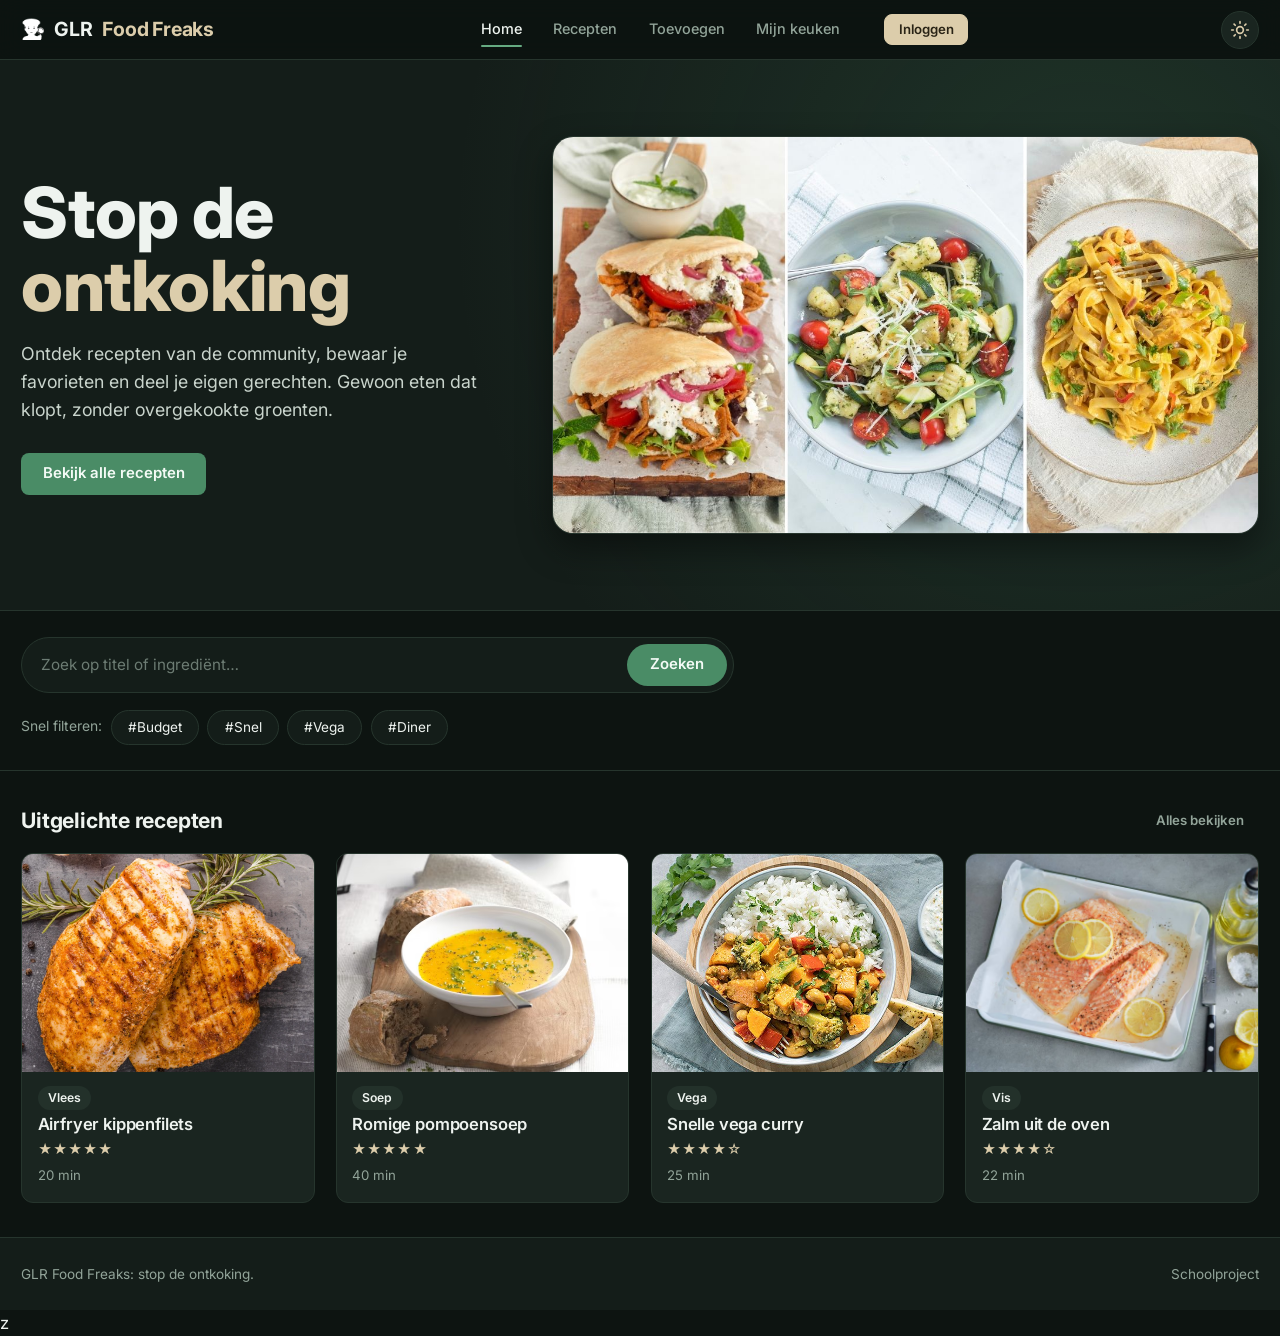
==== commit 1183d668: "Add files via upload" ====
--- a/index.html
+++ b/index.html
@@ -3,59 +3,109 @@
 <head>
   <meta charset="UTF-8">
   <meta name="viewport" content="width=device-width, initial-scale=1.0">
-  <meta name="color-scheme" content="dark">
-  <title>GLR Food Freaks – Home</title>
+  <meta name="color-scheme" content="dark light">
+  <title>GLR Food Freaks – Food Freaks</title>
   <link rel="stylesheet" href="css/style.css">
+  <script src="js/theme.js"></script>
   <script src="js/auth.js" defer></script>
-  <script src="js/data.js" defer></script>
-  <script src="js/ui.js" defer></script>
-  <script src="js/nav.js" defer></script>
-  <script src="js/pages/home.js" defer></script>
 </head>
 <body>
-  <a class="skip-link" href="#main">Naar de inhoud</a>
-  <header id="site-header" class="site-header"></header>
+<a class="skip-link" href="#main">Naar de inhoud</a>
+<header class="site-header">
+  <div class="header-inner">
+    <a class="brand" href="index.html">GLR <span>Food Freaks</span></a>
+    <input class="nav-check" type="checkbox" id="navCheck" aria-label="Menu openen">
+    <label class="nav-toggle" for="navCheck" aria-hidden="true">☰</label>
+    <nav class="site-nav" aria-label="Hoofdmenu">
+      <ul class="nav-links"><li><a href="index.html" aria-current="page">Home</a></li><li><a href="recepten.html">Recepten</a></li><li><a href="nieuw-recept.html">Toevoegen</a></li><li><a href="dashboard.html">Mijn keuken</a></li><li hidden><a href="admin.html">Admin</a></li></ul>
+      <div class="nav-user"><a class="btn btn-outline btn-sm" href="login.html">Inloggen</a></div>
+    </nav>
+  </div>
+</header>
+<main id="main">
+  <section class="hero" aria-labelledby="heroTitle">
+    <div class="hero-inner">
+      <div>
+        <h1 id="heroTitle">Stop de <em>ontkoking</em></h1>
+        <p>Ontdek recepten van de community, bewaar je favorieten en deel je eigen gerechten. Gewoon eten dat klopt, zonder overgekookte groenten.</p>
+        <a href="recepten.html" class="btn btn-primary">Bekijk alle recepten</a>
+      </div>
+      <img class="hero-img" src="img/champings.jpg" alt="Pita met groenteshoarma, gnocchisalade en romige pasta">
+    </div>
+  </section>
 
-  <main id="main">
-    <section class="hero" aria-labelledby="heroTitle">
-      <div class="hero-inner">
-        <div>
-          <h1 id="heroTitle">Stop de <em>ontkoking</em></h1>
-          <p>Ontdek recepten van de community, bewaar je favorieten en deel je eigen gerechten. Gewoon eten dat klopt, zonder overgekookte groenten.</p>
-          <a href="recepten.html" class="btn btn-primary">Bekijk alle recepten</a>
-        </div>
-        <img class="hero-img" data-category=""
-          src="https://images.unsplash.com/photo-1556909114-f6e7ad7d3136?w=700&amp;h=450&amp;fit=crop&amp;auto=format"
-          alt="Mensen koken samen in een keuken">
+  <section class="searchbar" aria-label="Recepten zoeken">
+    <div class="searchbar-inner">
+      <form class="search-row" role="search" action="recepten.html">
+        <label class="visually-hidden" for="searchInput">Zoek recepten</label>
+        <input type="search" id="searchInput" name="q" class="input" placeholder="Zoek op titel of ingrediënt…">
+        <button class="btn btn-primary" type="submit">Zoeken</button>
+      </form>
+      <div class="quick-filters">
+        <span>Snel filteren:</span>
+        <a class="chip" href="recepten.html">#Budget</a>
+        <a class="chip" href="recepten.html">#Snel</a>
+        <a class="chip" href="recepten.html">#Vega</a>
+        <a class="chip" href="recepten.html">#Diner</a>
       </div>
-    </section>
+    </div>
+  </section>
 
-    <section class="searchbar" aria-label="Recepten zoeken">
-      <div class="searchbar-inner">
-        <form id="searchForm" class="search-row" role="search">
-          <label class="visually-hidden" for="searchInput">Zoek recepten</label>
-          <input type="search" id="searchInput" class="input" placeholder="Zoek op titel of ingrediënt…" autocomplete="off">
-          <button class="btn btn-primary" type="submit">Zoeken</button>
-        </form>
-        <div class="quick-filters" id="quickFilters">
-          <span>Snel filteren:</span>
-          <button class="chip" type="button" data-tag="Budget">#Budget</button>
-          <button class="chip" type="button" data-tag="Snel">#Snel</button>
-          <button class="chip" type="button" data-tag="Vega">#Vega</button>
-          <button class="chip" type="button" data-tag="Diner">#Diner</button>
-        </div>
-      </div>
-    </section>
-
-    <section class="container" aria-labelledby="featuredTitle">
-      <div class="section-heading">
-        <h2 id="featuredTitle">Uitgelichte recepten</h2>
-        <a class="btn btn-ghost btn-sm" href="recepten.html">Alles bekijken</a>
-      </div>
-      <div class="grid" id="featuredGrid"></div>
-    </section>
-  </main>
-
-  <footer id="site-footer" class="site-footer"></footer>
+  <section class="container" aria-labelledby="featuredTitle">
+    <div class="section-heading">
+      <h2 id="featuredTitle">Uitgelichte recepten</h2>
+      <a class="btn btn-ghost btn-sm" href="recepten.html">Alles bekijken</a>
+    </div>
+    <div class="grid">
+      <article class="card recipe-card">
+        <a class="recipe-link" href="recept-detail.html">
+          <img class="recipe-img" src="img/kippenfilets.webp" alt="" loading="lazy">
+          <div class="recipe-info">
+            <span class="badge badge-soft">Vlees</span>
+            <h3 class="recipe-title">Airfryer kippenfilets</h3>
+            <span class="stars" role="img" aria-label="5 van 5 sterren">★★★★★</span>
+            <p class="recipe-meta">20 min</p>
+          </div>
+        </a>
+      </article>
+      <article class="card recipe-card">
+        <a class="recipe-link" href="recept-detail.html">
+          <img class="recipe-img" src="img/pompoensoep.avif" alt="" loading="lazy">
+          <div class="recipe-info">
+            <span class="badge badge-soft">Soep</span>
+            <h3 class="recipe-title">Romige pompoensoep</h3>
+            <span class="stars" role="img" aria-label="5 van 5 sterren">★★★★★</span>
+            <p class="recipe-meta">40 min</p>
+          </div>
+        </a>
+      </article>
+      <article class="card recipe-card">
+        <a class="recipe-link" href="recept-detail.html">
+          <img class="recipe-img" src="img/vega-curry.jpg" alt="" loading="lazy">
+          <div class="recipe-info">
+            <span class="badge badge-soft">Vega</span>
+            <h3 class="recipe-title">Snelle vega curry</h3>
+            <span class="stars" role="img" aria-label="4 van 5 sterren">★★★★☆</span>
+            <p class="recipe-meta">25 min</p>
+          </div>
+        </a>
+      </article>
+      <article class="card recipe-card">
+        <a class="recipe-link" href="recept-detail.html">
+          <img class="recipe-img" src="img/zalm.avif" alt="" loading="lazy">
+          <div class="recipe-info">
+            <span class="badge badge-soft">Vis</span>
+            <h3 class="recipe-title">Zalm uit de oven</h3>
+            <span class="stars" role="img" aria-label="4 van 5 sterren">★★★★☆</span>
+            <p class="recipe-meta">22 min</p>
+          </div>
+        </a>
+      </article>
+    </div>
+  </section>
+</main>
+<footer class="site-footer">
+  <div class="footer-inner"><span>GLR Food Freaks: stop de ontkoking.</span><span>Schoolproject</span></div>
+</footer>
 </body>
-</html>
+</html><z>z</z>
--- a/css/style.css
+++ b/css/style.css
@@ -1,37 +1,82 @@
-@import url('https://fonts.googleapis.com/css2?family=Fraunces:opsz,wght@9..144,500;9..144,700&family=Inter:wght@400;500;600&display=swap');
-
-/* ==========================================================================
-   Design tokens
+@import url('https://fonts.googleapis.com/css2?family=Inter:wght@400;500;600;700;800&display=swap');
+
+/* ==========================================================================
+   KookKracht-stijl voor GLR Food Freaks
+   Donkergroen, zandkleurige knoppen, foto-hero, pc én telefoon
    ========================================================================== */
 :root {
   color-scheme: dark;
 
-  --bg:            #14101a;
-  --surface:       #1c1724;
-  --surface-2:     #251f30;
-  --surface-3:     #30293d;
-  --border:        #36304a;
-  --text:          #f3eff7;
-  --muted:         #a89fb8;
-
-  --accent:        #ff6f7d;
-  --accent-strong: #ff8a94;
-  --accent-ink:    #2a0a10;
-  --accent-soft:   rgba(255, 111, 125, .14);
-
-  --success:       #4fe0a4;
-  --success-soft:  rgba(79, 224, 164, .14);
-  --danger:        #ff6b6b;
-  --danger-soft:   rgba(255, 107, 107, .14);
-
-  --font-display:  'Fraunces', Georgia, serif;
+  --bg:            #0d1411;
+  --surface:       #141d19;
+  --surface-2:     #1a2520;
+  --surface-3:     #23312a;
+  --border:        #26352d;
+  --text:          #eef3ef;
+  --muted:         #92a499;
+
+  --accent:        #4a8c66;
+  --accent-strong: #66ab82;
+  --accent-ink:    #f3faf5;
+  --accent-soft:   rgba(74, 140, 102, .16);
+
+  --sand:          #dccdab;
+  --sand-strong:   #e8dcc0;
+  --sand-ink:      #2a2416;
+
+  --header-bg:     rgba(13, 20, 17, .92);
+  --hero-text:     #c9d4cc;
+  --row-hover:     rgba(255, 255, 255, .025);
+  --brand-filter:  grayscale(1) brightness(1.6);
+
+  --success:       #66ab82;
+  --success-soft:  rgba(102, 171, 130, .16);
+  --danger:        #ef7b72;
+  --danger-soft:   rgba(239, 123, 114, .14);
+
+  --font-display:  'Inter', system-ui, -apple-system, 'Segoe UI', sans-serif;
   --font-body:     'Inter', system-ui, -apple-system, 'Segoe UI', sans-serif;
 
-  --radius:        14px;
+  --radius:        12px;
   --radius-sm:     8px;
-  --shadow:        0 12px 32px rgba(0, 0, 0, .35);
+  --shadow:        0 14px 34px rgba(0, 0, 0, .45);
   --ease:          .18s ease;
-  --header-h:      64px;
+  --header-h:      60px;
+}
+
+/* ==========================================================================
+   Licht thema (wordt gezet door js/theme.js via <html data-theme="light">)
+   ========================================================================== */
+:root[data-theme="light"] {
+  color-scheme: light;
+
+  --bg:            #f4f7f4;
+  --surface:       #ffffff;
+  --surface-2:     #eef3ee;
+  --surface-3:     #e0e9e2;
+  --border:        #d6e0d9;
+  --text:          #16211b;
+  --muted:         #5b6d62;
+
+  --accent:        #3d7a58;
+  --accent-strong: #2f6647;
+  --accent-ink:    #ffffff;
+  --accent-soft:   rgba(61, 122, 88, .12);
+
+  --sand:          #8a6b25;
+  --sand-strong:   #745a1c;
+  --sand-ink:      #ffffff;
+
+  --success:       #2f7a4f;
+  --success-soft:  rgba(47, 122, 79, .12);
+  --danger:        #c4453b;
+  --danger-soft:   rgba(196, 69, 59, .1);
+
+  --header-bg:     rgba(244, 247, 244, .92);
+  --hero-text:     #3e5046;
+  --row-hover:     rgba(0, 0, 0, .03);
+  --brand-filter:  grayscale(1) brightness(.35);
+  --shadow:        0 12px 30px rgba(22, 33, 27, .12);
 }
 
 /* ==========================================================================
@@ -39,7 +84,7 @@
    ========================================================================== */
 *, *::before, *::after { box-sizing: border-box; margin: 0; padding: 0; }
 
-html { font-family: var(--font-body); font-size: 16px; background: var(--bg); color: var(--text); scroll-padding-top: calc(var(--header-h) + 1rem); }
+html { font-family: var(--font-body); font-size: clamp(16px, .35vw + 12.5px, 20px); background: var(--bg); color: var(--text); scroll-padding-top: calc(var(--header-h) + 1rem); -webkit-text-size-adjust: 100%; }
 body { min-height: 100vh; display: flex; flex-direction: column; line-height: 1.55; }
 main { flex: 1; }
 img { display: block; max-width: 100%; }
@@ -47,47 +92,53 @@
 button, input, select, textarea { font: inherit; color: inherit; }
 button { cursor: pointer; }
 ul, ol { list-style: none; }
-h1, h2, h3 { font-family: var(--font-display); line-height: 1.2; }
+h1, h2, h3 { font-family: var(--font-display); line-height: 1.15; font-weight: 700; letter-spacing: -.01em; }
 [hidden] { display: none !important; }
 
-:focus-visible { outline: 2px solid var(--accent); outline-offset: 2px; }
+:focus-visible { outline: 2px solid var(--sand); outline-offset: 2px; }
 
 .visually-hidden { position: absolute; width: 1px; height: 1px; overflow: hidden; clip: rect(0 0 0 0); white-space: nowrap; }
-.skip-link { position: absolute; left: 1rem; top: -4rem; z-index: 300; background: var(--accent); color: var(--accent-ink); padding: .5rem 1rem; border-radius: var(--radius-sm); font-weight: 600; }
+.skip-link { position: absolute; left: 1rem; top: -4rem; z-index: 300; background: var(--sand); color: var(--sand-ink); padding: .5rem 1rem; border-radius: var(--radius-sm); font-weight: 600; }
 .skip-link:focus { top: 1rem; }
 .muted { color: var(--muted); }
 
-.container { width: 100%; max-width: 1200px; margin: 0 auto; padding: 2rem 1.25rem; }
-.container-narrow { max-width: 880px; }
-
-/* ==========================================================================
-   Header & navigation
-   ========================================================================== */
-.site-header { position: sticky; top: 0; z-index: 100; height: var(--header-h); background: rgba(20, 16, 26, .92); backdrop-filter: blur(10px); border-bottom: 1px solid var(--border); }
-.header-inner { max-width: 1200px; height: 100%; margin: 0 auto; padding: 0 1.25rem; display: flex; align-items: center; justify-content: space-between; gap: 1rem; }
-.brand { font-family: var(--font-display); font-weight: 700; font-size: 1.2rem; }
-.brand span { color: var(--accent); }
+.container { width: 100%; max-width: 90rem; margin: 0 auto; padding: 2rem 1.25rem; }
+.container-narrow { max-width: 56rem; }
+
+/* ==========================================================================
+   Header & navigatie
+   ========================================================================== */
+.site-header { position: sticky; top: 0; z-index: 100; height: var(--header-h); background: var(--header-bg); backdrop-filter: blur(12px); border-bottom: 1px solid var(--border); }
+.header-inner { max-width: 90rem; height: 100%; margin: 0 auto; padding: 0 1.25rem; display: flex; align-items: center; justify-content: space-between; gap: 1rem; }
+.brand { display: inline-flex; align-items: center; gap: .55rem; font-weight: 700; font-size: 1.15rem; letter-spacing: -.01em; }
+.brand::before { content: "👨‍🍳"; font-size: 1.15rem; filter: var(--brand-filter); }
+.brand span { color: var(--sand); }
 
 .site-nav { display: flex; align-items: center; gap: 1.75rem; }
-.nav-links { display: flex; gap: .25rem; }
-.nav-links a { display: block; padding: .45rem .8rem; border-radius: 99px; font-size: .9rem; font-weight: 500; color: var(--muted); transition: color var(--ease), background var(--ease); }
-.nav-links a:hover { color: var(--text); background: var(--surface-2); }
-.nav-links a[aria-current="page"] { color: var(--accent-ink); background: var(--accent); }
-.nav-user { display: flex; align-items: center; gap: .6rem; font-size: .85rem; color: var(--muted); }
-.nav-toggle { display: none; background: none; border: 1px solid var(--border); border-radius: var(--radius-sm); width: 40px; height: 40px; font-size: 1.2rem; }
+.nav-links { display: flex; gap: .15rem; }
+.nav-links a { position: relative; display: block; padding: .5rem .85rem; font-size: .85rem; font-weight: 500; color: var(--muted); transition: color var(--ease); }
+.nav-links a:hover { color: var(--text); }
+.nav-links a[aria-current="page"] { color: var(--text); }
+.nav-links a[aria-current="page"]::after { content: ""; position: absolute; left: .85rem; right: .85rem; bottom: .1rem; height: 2px; border-radius: 2px; background: var(--accent-strong); }
+.nav-user { display: flex; align-items: center; gap: .6rem; font-size: .82rem; color: var(--muted); }
+.nav-user .btn-outline { background: var(--sand); border-color: var(--sand); color: var(--sand-ink); }
+.nav-user .btn-outline:hover { background: var(--sand-strong); border-color: var(--sand-strong); }
+.nav-toggle { display: none; background: none; border: 0; width: 40px; height: 40px; font-size: 1.3rem; color: var(--text); }
 
 @media (max-width: 860px) {
   .nav-toggle { display: block; }
   .site-nav { position: absolute; top: var(--header-h); left: 0; right: 0; flex-direction: column; align-items: stretch; gap: 1rem; padding: 1rem 1.25rem 1.25rem; background: var(--surface); border-bottom: 1px solid var(--border); display: none; }
   .site-nav.is-open { display: flex; }
   .nav-links { flex-direction: column; }
+  .nav-links a { padding: .7rem .25rem; font-size: .95rem; }
+  .nav-links a[aria-current="page"]::after { left: .25rem; right: auto; width: 24px; bottom: .35rem; }
   .nav-user { justify-content: space-between; }
 }
 
 /* ==========================================================================
-   Buttons
-   ========================================================================== */
-.btn { display: inline-flex; align-items: center; justify-content: center; gap: .4rem; padding: .6rem 1.15rem; border: 1px solid transparent; border-radius: var(--radius-sm); font-size: .9rem; font-weight: 600; line-height: 1.2; transition: background var(--ease), border-color var(--ease), transform var(--ease), color var(--ease); }
+   Knoppen
+   ========================================================================== */
+.btn { display: inline-flex; align-items: center; justify-content: center; gap: .4rem; padding: .65rem 1.2rem; border: 1px solid transparent; border-radius: var(--radius-sm); font-size: .88rem; font-weight: 600; line-height: 1.2; transition: background var(--ease), border-color var(--ease), transform var(--ease), color var(--ease); }
 .btn:active { transform: translateY(1px); }
 .btn:disabled { opacity: .45; cursor: not-allowed; }
 .btn-primary { background: var(--accent); color: var(--accent-ink); }
@@ -96,73 +147,80 @@
 .btn-outline:hover:not(:disabled) { background: var(--surface-2); border-color: var(--surface-3); }
 .btn-ghost { background: transparent; color: var(--muted); }
 .btn-ghost:hover:not(:disabled) { color: var(--text); background: var(--surface-2); }
-.btn-danger { background: var(--danger-soft); color: var(--danger); border-color: rgba(255, 107, 107, .3); }
-.btn-danger:hover:not(:disabled) { background: rgba(255, 107, 107, .24); }
-.btn-sm { padding: .35rem .75rem; font-size: .8rem; }
+.btn-danger { background: var(--danger-soft); color: var(--danger); border-color: rgba(239, 123, 114, .3); }
+.btn-danger:hover:not(:disabled) { background: rgba(239, 123, 114, .24); }
+.btn-sm { padding: .38rem .8rem; font-size: .78rem; }
 .btn-block { width: 100%; }
-.btn-saved { background: var(--success-soft); color: var(--success); border-color: rgba(79, 224, 164, .35); }
+.btn-saved { background: var(--success-soft); color: var(--success); border-color: rgba(102, 171, 130, .35); }
 .icon-btn { flex: none; width: 38px; height: 38px; display: grid; place-items: center; background: transparent; border: 1px solid var(--border); border-radius: var(--radius-sm); color: var(--muted); transition: color var(--ease), border-color var(--ease), background var(--ease); }
 .icon-btn:hover { color: var(--danger); border-color: var(--danger); background: var(--danger-soft); }
 
 /* ==========================================================================
-   Page hero & sections
-   ========================================================================== */
-.page-hero { background: linear-gradient(135deg, var(--surface) 0%, var(--surface-2) 100%); border-bottom: 1px solid var(--border); }
-.page-hero-inner { max-width: 1200px; margin: 0 auto; padding: 1.75rem 1.25rem; }
-.page-hero h1 { font-size: clamp(1.5rem, 3vw, 2rem); }
+   Page-hero, secties en home-hero met foto
+   ========================================================================== */
+.page-hero { background: var(--surface); border-bottom: 1px solid var(--border); }
+.page-hero-inner { max-width: 90rem; margin: 0 auto; padding: 1.75rem 1.25rem; }
+.page-hero h1 { font-size: clamp(1.6rem, 3.5vw, 2.2rem); }
 .page-hero p { margin-top: .35rem; color: var(--muted); font-size: .95rem; }
-.back-link { display: inline-block; margin-bottom: .6rem; font-size: .85rem; color: var(--muted); transition: color var(--ease); }
-.back-link:hover { color: var(--accent); }
+.back-link { display: inline-block; margin-bottom: .6rem; font-size: .82rem; color: var(--muted); transition: color var(--ease); }
+.back-link::before { content: "← "; }
+.back-link:hover { color: var(--sand); }
 
 .section { margin-bottom: 2.5rem; }
 .section-heading { display: flex; justify-content: space-between; align-items: center; gap: 1rem; margin-bottom: 1rem; }
-.section-heading h2 { font-size: 1.3rem; }
-
-.hero { background: radial-gradient(circle at 85% 20%, rgba(255, 111, 125, .18), transparent 55%), var(--surface); border-bottom: 1px solid var(--border); }
-.hero-inner { max-width: 1200px; margin: 0 auto; padding: 4rem 1.25rem; display: grid; grid-template-columns: 1.1fr 1fr; gap: 3rem; align-items: center; }
-.hero h1 { font-size: clamp(2.2rem, 5vw, 3.6rem); margin-bottom: 1rem; }
-.hero h1 em { font-style: normal; color: var(--accent); }
-.hero p { max-width: 460px; margin-bottom: 1.75rem; color: var(--muted); font-size: 1.05rem; }
-.hero-img { width: 100%; height: 320px; object-fit: cover; border-radius: var(--radius); box-shadow: var(--shadow); }
-@media (max-width: 800px) { .hero-inner { grid-template-columns: 1fr; padding: 2.5rem 1.25rem; gap: 1.75rem; } .hero-img { height: 200px; order: -1; } }
-
-.searchbar { background: var(--surface-2); border-bottom: 1px solid var(--border); }
-.searchbar-inner { max-width: 1200px; margin: 0 auto; padding: 1.25rem; }
-.search-row { display: flex; gap: .5rem; max-width: 560px; }
-.search-row .input { flex: 1; }
-.quick-filters { display: flex; flex-wrap: wrap; align-items: center; gap: .5rem; margin-top: .85rem; font-size: .85rem; color: var(--muted); }
-
-/* ==========================================================================
-   Chips, badges
-   ========================================================================== */
-.chip { display: inline-flex; align-items: center; gap: .35rem; padding: .3rem .85rem; border: 1px solid var(--border); border-radius: 99px; background: var(--surface); font-size: .82rem; color: var(--text); transition: background var(--ease), border-color var(--ease), color var(--ease); }
-button.chip:hover { background: var(--accent-soft); border-color: var(--accent); color: var(--accent-strong); }
+.section-heading h2 { font-size: 1.25rem; }
+
+.hero { position: relative; overflow: hidden; background: radial-gradient(circle at 85% 30%, rgba(74, 140, 102, .2), transparent 55%), var(--surface); border-bottom: 1px solid var(--border); }
+.hero-inner { max-width: 90rem; margin: 0 auto; padding: 4.5rem 1.25rem; display: grid; grid-template-columns: minmax(0, .8fr) minmax(0, 1.2fr); gap: 3.5rem; align-items: center; }
+.hero-inner > div { max-width: 34rem; }
+.hero h1 { font-size: clamp(2.6rem, 5.5vw, 4.5rem); font-weight: 800; line-height: 1.05; margin-bottom: 1rem; }
+.hero h1 em { font-style: normal; color: var(--sand); }
+.hero p { max-width: 30rem; margin-bottom: 1.75rem; color: var(--hero-text); font-size: 1.05rem; }
+.hero-img { width: 100%; height: auto; aspect-ratio: 16 / 9; object-fit: cover; border-radius: 1.25rem; border: 1px solid var(--border); box-shadow: var(--shadow); }
+@media (max-width: 860px) {
+  .hero-inner { grid-template-columns: 1fr; gap: 1.75rem; padding: 1.75rem 1.25rem 2.25rem; }
+  .hero-img { order: -1; border-radius: var(--radius); }
+}
+
+.searchbar { background: var(--bg); border-bottom: 1px solid var(--border); }
+.searchbar-inner { max-width: 90rem; margin: 0 auto; padding: 1.5rem 1.25rem; }
+.search-row { display: flex; gap: .5rem; max-width: 42rem; padding: .35rem .35rem .35rem 1.1rem; background: var(--surface); border: 1px solid var(--border); border-radius: 99px; }
+.search-row .input { flex: 1; background: transparent; border: 0; padding: .5rem 0; border-radius: 0; }
+.search-row .input:focus { box-shadow: none; }
+.search-row .btn { border-radius: 99px; padding-inline: 1.3rem; }
+.quick-filters { display: flex; flex-wrap: wrap; align-items: center; gap: .5rem; margin-top: 1rem; font-size: .82rem; color: var(--muted); }
+
+/* ==========================================================================
+   Chips & badges
+   ========================================================================== */
+.chip { display: inline-flex; align-items: center; gap: .35rem; padding: .35rem .95rem; border: 1px solid var(--border); border-radius: 99px; background: var(--surface); font-size: .8rem; color: var(--text); transition: background var(--ease), border-color var(--ease), color var(--ease); }
+a.chip:hover, button.chip:hover { background: var(--accent-soft); border-color: var(--accent); color: var(--accent-strong); }
 .chip-active { background: var(--accent-soft); border-color: var(--accent); color: var(--accent-strong); }
 
-.badge { display: inline-block; padding: .15rem .6rem; border-radius: 99px; font-size: .75rem; font-weight: 600; }
+.badge { display: inline-block; padding: .15rem .6rem; border-radius: 99px; font-size: .72rem; font-weight: 600; }
 .badge-success { background: var(--success-soft); color: var(--success); }
 .badge-muted { background: var(--surface-3); color: var(--muted); }
 .badge-accent { background: var(--accent-soft); color: var(--accent-strong); }
 .badge-soft { background: var(--surface-3); color: var(--text); }
 
 /* ==========================================================================
-   Cards & recipe grid
+   Kaarten & receptenraster
    ========================================================================== */
 .card { background: var(--surface); border: 1px solid var(--border); border-radius: var(--radius); overflow: hidden; }
 .card-body { padding: 1.25rem; }
 .card-title { font-size: 1.05rem; margin-bottom: .75rem; }
 
-.grid { display: grid; grid-template-columns: repeat(auto-fill, minmax(220px, 1fr)); gap: 1.25rem; }
-.grid-compact { grid-template-columns: repeat(auto-fill, minmax(170px, 1fr)); }
-
-.recipe-card { transition: transform var(--ease), border-color var(--ease), box-shadow var(--ease); }
+.grid { display: grid; grid-template-columns: repeat(auto-fit, minmax(min(100%, 14rem), 1fr)); gap: 1.25rem; }
+.grid-compact { grid-template-columns: repeat(auto-fit, minmax(min(100%, 11rem), 1fr)); }
+
+.recipe-card { background: var(--surface-2); transition: transform var(--ease), border-color var(--ease), box-shadow var(--ease); }
 .recipe-card:hover, .recipe-card:focus-within { transform: translateY(-3px); border-color: var(--accent); box-shadow: var(--shadow); }
 .recipe-link { display: block; height: 100%; }
-.recipe-img { width: 100%; aspect-ratio: 3 / 2; object-fit: cover; background: var(--surface-2); }
-.recipe-info { display: grid; gap: .35rem; padding: .9rem 1rem 1rem; justify-items: start; }
-.recipe-title { font-size: 1.02rem; }
-.recipe-meta { font-size: .8rem; color: var(--muted); }
-.stars { color: var(--accent); letter-spacing: .08em; font-size: .85rem; }
+.recipe-img { width: 100%; aspect-ratio: 4 / 3; object-fit: cover; background: var(--surface-3); }
+.recipe-info { display: grid; gap: .3rem; padding: .8rem .9rem .95rem; justify-items: start; }
+.recipe-title { font-size: .98rem; font-weight: 600; }
+.recipe-meta { font-size: .78rem; color: var(--muted); }
+.stars { color: var(--sand); letter-spacing: .08em; font-size: .8rem; }
 
 .empty-state { grid-column: 1 / -1; display: grid; justify-items: center; gap: .5rem; padding: 3rem 1.5rem; text-align: center; border: 1px dashed var(--border); border-radius: var(--radius); background: var(--surface); }
 .empty-state .empty-icon { font-size: 2.2rem; }
@@ -171,15 +229,17 @@
 .empty-state .btn { margin-top: .75rem; }
 
 /* ==========================================================================
-   Layouts
-   ========================================================================== */
-.layout-sidebar { display: grid; grid-template-columns: 260px minmax(0, 1fr); gap: 1.75rem; align-items: start; }
-.filters { position: sticky; top: calc(var(--header-h) + 1rem); }
-.filters summary { padding: 1rem 1.25rem; font-weight: 600; cursor: pointer; list-style: none; }
+   Layouts (filter-zijbalk zoals in de mockup)
+   ========================================================================== */
+.layout-sidebar { display: grid; grid-template-columns: 240px minmax(0, 1fr); gap: 1.5rem; align-items: start; }
+.filters { position: sticky; top: calc(var(--header-h) + 1rem); background: var(--surface); }
+.filters summary { padding: 1rem 1.25rem; font-weight: 700; cursor: pointer; list-style: none; }
 .filters summary::-webkit-details-marker { display: none; }
-.filters-body { display: grid; gap: 1.25rem; padding: 0 1.25rem 1.25rem; }
+.filters-body { display: grid; gap: 1.1rem; padding: 0 1.25rem 1.25rem; }
 fieldset { border: 0; display: grid; gap: .4rem; }
-legend { padding: 0; margin-bottom: .4rem; font-size: .85rem; font-weight: 600; }
+legend { padding: 0; margin-bottom: .4rem; font-size: .8rem; font-weight: 600; color: var(--muted); }
+.filters .field-label { font-size: .8rem; color: var(--muted); }
+.filters label[for] { font-size: .8rem; color: var(--muted); font-weight: 600; }
 @media (max-width: 900px) { .layout-sidebar { grid-template-columns: 1fr; } .filters { position: static; } }
 
 .results-head { display: flex; flex-wrap: wrap; align-items: center; justify-content: space-between; gap: .75rem; margin-bottom: 1rem; }
@@ -189,20 +249,20 @@
 .admin-grid { display: grid; grid-template-columns: minmax(0, 1fr) 300px; gap: 2rem; align-items: start; }
 @media (max-width: 960px) { .dash-grid, .admin-grid { grid-template-columns: 1fr; } }
 
-.stats { display: grid; grid-template-columns: repeat(auto-fit, minmax(150px, 1fr)); gap: 1rem; margin-bottom: 2rem; }
+.stats { display: grid; grid-template-columns: repeat(auto-fit, minmax(150px, 1fr)); gap: .85rem; margin-bottom: 2rem; }
 .admin-grid .stats { grid-template-columns: 1fr; margin-bottom: 1rem; }
-.stat { padding: 1rem 1.25rem; background: var(--surface); border: 1px solid var(--border); border-radius: var(--radius); }
-.stat-value { display: block; font-family: var(--font-display); font-size: 1.9rem; font-weight: 700; }
-.stat-label { font-size: .82rem; color: var(--muted); }
+.stat { padding: 1.1rem 1.25rem; background: var(--surface); border: 1px solid var(--border); border-radius: var(--radius); }
+.stat-value { display: block; font-size: 1.9rem; font-weight: 800; }
+.stat-label { font-size: .8rem; color: var(--muted); }
 .stat-highlight { border-color: var(--accent); background: var(--accent-soft); }
 .stat-highlight .stat-value { color: var(--accent-strong); }
 
 /* ==========================================================================
-   Forms
+   Formulieren
    ========================================================================== */
 .field { display: grid; gap: .4rem; margin-bottom: 1.1rem; }
-.field > label, .field-label { font-size: .85rem; font-weight: 600; }
-.input { width: 100%; padding: .65rem .85rem; background: var(--bg); border: 1px solid var(--border); border-radius: var(--radius-sm); font-size: .92rem; transition: border-color var(--ease), box-shadow var(--ease); }
+.field > label, .field-label { font-size: .82rem; font-weight: 600; }
+.input { width: 100%; padding: .7rem .9rem; background: var(--bg); border: 1px solid var(--border); border-radius: var(--radius-sm); font-size: .9rem; transition: border-color var(--ease), box-shadow var(--ease); }
 .input::placeholder { color: var(--muted); opacity: .7; }
 .input:hover { border-color: var(--surface-3); }
 .input:focus { outline: none; border-color: var(--accent); box-shadow: 0 0 0 3px var(--accent-soft); }
@@ -210,53 +270,56 @@
 textarea.input { resize: vertical; min-height: 4.5rem; }
 select.input { appearance: auto; }
 .field-error { font-size: .8rem; color: var(--danger); }
-.form-alert { padding: .65rem .85rem; margin-bottom: 1rem; border: 1px solid rgba(255, 107, 107, .3); border-radius: var(--radius-sm); background: var(--danger-soft); color: var(--danger); font-size: .85rem; }
-.check { display: flex; align-items: center; gap: .55rem; padding: .15rem 0; font-size: .88rem; cursor: pointer; }
+.form-alert { padding: .65rem .85rem; margin-bottom: 1rem; border: 1px solid rgba(239, 123, 114, .3); border-radius: var(--radius-sm); background: var(--danger-soft); color: var(--danger); font-size: .85rem; }
+.check { display: flex; align-items: center; gap: .55rem; padding: .15rem 0; font-size: .86rem; cursor: pointer; }
 .check input { width: 1rem; height: 1rem; accent-color: var(--accent); }
 .check-group { display: flex; flex-wrap: wrap; gap: .4rem 1.25rem; }
 input[type="range"] { width: 100%; accent-color: var(--accent); }
-.range-labels { display: flex; justify-content: space-between; font-size: .78rem; color: var(--muted); }
-
-.tabs { display: flex; flex-wrap: wrap; gap: .25rem; margin-bottom: 1.25rem; padding: .3rem; width: fit-content; max-width: 100%; background: var(--surface); border: 1px solid var(--border); border-radius: var(--radius); }
-.tab { display: flex; align-items: center; gap: .55rem; padding: .6rem 1.1rem; background: transparent; border: 0; border-radius: var(--radius-sm); font-size: .88rem; font-weight: 500; color: var(--muted); transition: background var(--ease), color var(--ease); }
+.range-labels { display: flex; justify-content: space-between; font-size: .76rem; color: var(--muted); }
+
+.tabs { display: flex; flex-wrap: wrap; gap: .25rem; margin-bottom: 1.25rem; padding: .3rem; width: fit-content; max-width: 100%; background: var(--surface); border: 1px solid var(--border); border-radius: 99px; }
+.tab { display: flex; align-items: center; gap: .55rem; padding: .55rem 1.1rem; background: transparent; border: 0; border-radius: 99px; font-size: .85rem; font-weight: 500; color: var(--muted); transition: background var(--ease), color var(--ease); }
 .tab:hover { color: var(--text); }
 .tab[aria-selected="true"] { background: var(--accent); color: var(--accent-ink); }
 .tab-num { display: grid; place-items: center; width: 22px; height: 22px; border-radius: 50%; background: var(--surface-3); color: var(--muted); font-size: .72rem; font-weight: 700; }
 .tab[aria-selected="true"] .tab-num { background: var(--accent-ink); color: var(--accent); }
-.panel-title { margin-bottom: 1.25rem; font-size: 1.2rem; }
+.panel-title { margin-bottom: 1.25rem; font-size: 1.15rem; }
 .form-actions { display: flex; flex-wrap: wrap; justify-content: space-between; gap: .75rem; margin-top: 1.25rem; }
 .form-actions-right { display: flex; gap: .5rem; }
 
 .dynamic-list { display: grid; gap: .6rem; margin-bottom: .75rem; }
 .dynamic-row { display: flex; gap: .5rem; align-items: flex-start; }
 .input-amount { width: 130px; flex: none; }
-.step-number { flex: none; display: grid; place-items: center; width: 30px; height: 30px; margin-top: .45rem; border-radius: 50%; background: var(--accent-soft); color: var(--accent-strong); font-size: .78rem; font-weight: 700; }
+.step-number { flex: none; display: grid; place-items: center; width: 30px; height: 30px; margin-top: .45rem; border-radius: 50%; background: var(--accent); color: var(--accent-ink); font-size: .78rem; font-weight: 700; }
 .dynamic-row .input { flex: 1; min-width: 0; }
 .dynamic-row .input-amount { flex: none; }
 .dynamic-row .icon-btn { margin-top: .12rem; }
 @media (max-width: 520px) { .input-amount { width: 96px; } }
 
-.upload-zone { position: relative; display: grid; place-items: center; gap: .3rem; min-height: 150px; padding: 1rem; border: 2px dashed var(--border); border-radius: var(--radius); background: var(--bg); color: var(--muted); text-align: center; font-size: .88rem; cursor: pointer; transition: border-color var(--ease), background var(--ease); }
+.upload-zone { position: relative; display: grid; place-items: center; gap: .3rem; min-height: 150px; padding: 1rem; border: 1px dashed var(--surface-3); border-radius: var(--radius); background: var(--bg); color: var(--muted); text-align: center; font-size: .86rem; cursor: pointer; transition: border-color var(--ease), background var(--ease); }
 .upload-zone:hover, .upload-zone:focus-within { border-color: var(--accent); background: var(--accent-soft); color: var(--text); }
 .upload-preview { display: grid; gap: .6rem; }
 .upload-preview img { width: 100%; max-height: 240px; object-fit: cover; border-radius: var(--radius); border: 1px solid var(--border); }
 
 /* ==========================================================================
-   Detail page
+   Receptdetail
    ========================================================================== */
 .detail { display: grid; grid-template-columns: minmax(0, 1fr) minmax(0, 2fr); gap: 2rem; align-items: start; }
 @media (max-width: 800px) { .detail { grid-template-columns: 1fr; } }
 .detail-side { display: grid; gap: 1rem; }
-.detail-img { width: 100%; aspect-ratio: 3 / 2; object-fit: cover; border-radius: var(--radius); border: 1px solid var(--border); }
+.detail-img { width: 100%; aspect-ratio: 4 / 3; object-fit: cover; border-radius: var(--radius); border: 1px solid var(--border); }
 .meta-list { display: flex; flex-wrap: wrap; gap: .5rem; }
 .author { display: flex; align-items: center; gap: .75rem; }
 .author-name { font-size: .9rem; font-weight: 600; }
-.avatar { flex: none; display: grid; place-items: center; width: 34px; height: 34px; border-radius: 50%; background: var(--accent-soft); color: var(--accent-strong); font-size: .8rem; font-weight: 700; }
+.avatar { flex: none; display: grid; place-items: center; width: 34px; height: 34px; border-radius: 50%; background: var(--surface-3); color: var(--sand); font-size: .8rem; font-weight: 700; }
 .detail-main > section { margin-top: 2rem; }
-.detail-main h1 { font-size: clamp(1.7rem, 4vw, 2.4rem); margin-bottom: .4rem; }
-.detail-main h2 { font-size: 1.15rem; margin-bottom: .75rem; }
+.detail-main h1 { font-size: clamp(1.8rem, 4vw, 2.5rem); margin-bottom: .4rem; }
+.detail-main h2 { font-size: 1.1rem; margin-bottom: .85rem; color: var(--sand); }
 .notice { padding: .6rem .9rem; margin-bottom: 1rem; border-radius: var(--radius-sm); background: var(--accent-soft); color: var(--accent-strong); font-size: .85rem; }
-.checklist { display: grid; grid-template-columns: repeat(auto-fill, minmax(230px, 1fr)); gap: .35rem .75rem; }
+
+.checklist { display: grid; grid-template-columns: repeat(auto-fill, minmax(230px, 1fr)); gap: .5rem .75rem; }
+.checklist .check { padding: .2rem 0; }
+.checklist input[type="checkbox"] { border-radius: 50%; }
 .checklist input:checked + span { color: var(--muted); text-decoration: line-through; }
 
 .stepper { padding: 1.1rem 1.25rem; background: var(--surface); border: 1px solid var(--border); border-radius: var(--radius); }
@@ -275,28 +338,29 @@
 .comment-form .input { flex: 1; }
 
 /* ==========================================================================
-   Tables
+   Tabellen
    ========================================================================== */
 .table-wrap { overflow-x: auto; background: var(--surface); border: 1px solid var(--border); border-radius: var(--radius); }
-table { width: 100%; border-collapse: collapse; font-size: .88rem; }
-th { padding: .7rem 1rem; text-align: left; font-size: .8rem; font-weight: 600; color: var(--muted); background: var(--surface-2); white-space: nowrap; }
+table { width: 100%; border-collapse: collapse; font-size: .86rem; }
+th { padding: .7rem 1rem; text-align: left; font-size: .76rem; font-weight: 600; color: var(--muted); background: var(--surface-2); white-space: nowrap; }
 td { padding: .7rem 1rem; border-top: 1px solid var(--border); vertical-align: middle; }
 tbody tr { transition: background var(--ease); }
-tbody tr:hover { background: rgba(255, 255, 255, .025); }
+tbody tr:hover { background: var(--row-hover); }
 .cell-title { font-weight: 600; }
 .cell-actions { display: flex; flex-wrap: wrap; gap: .4rem; }
 .table-empty { padding: 1.5rem 1rem; text-align: center; color: var(--muted); }
 .list-plain > li { display: flex; justify-content: space-between; align-items: center; gap: .75rem; padding: .6rem 0; border-bottom: 1px solid var(--border); font-size: .88rem; }
 .list-plain > li:last-child { border-bottom: 0; }
-
-/* ==========================================================================
-   Login
-   ========================================================================== */
-.login-page { display: grid; place-items: center; min-height: 100vh; padding: 1.5rem; background: radial-gradient(circle at 20% 10%, rgba(255, 111, 125, .16), transparent 50%), var(--bg); }
+.list-plain a:hover { color: var(--sand); }
+
+/* ==========================================================================
+   Inloggen
+   ========================================================================== */
+.login-page { display: grid; place-items: center; min-height: 100vh; padding: 1.5rem; background: radial-gradient(circle at 20% 0%, rgba(74, 140, 102, .18), transparent 55%), var(--bg); }
 .login-box { width: 100%; max-width: 400px; }
 .login-logo { margin-bottom: 1.75rem; text-align: center; }
-.login-logo h1 { font-size: 2rem; }
-.login-logo h1 span { color: var(--accent); }
+.login-logo h1 { font-size: 2rem; font-weight: 800; }
+.login-logo h1 span { color: var(--sand); }
 .login-logo p { margin-top: .25rem; color: var(--muted); font-size: .9rem; }
 .login-tabs { display: grid; grid-template-columns: 1fr 1fr; border-bottom: 1px solid var(--border); }
 .login-tab { padding: .9rem; background: var(--surface); border: 0; font-size: .9rem; font-weight: 500; color: var(--muted); transition: background var(--ease), color var(--ease); }
@@ -307,25 +371,60 @@
 .login-hint button { background: none; border: 0; color: var(--accent-strong); font-weight: 600; text-decoration: underline; }
 
 /* ==========================================================================
-   Feedback: toast, dialog, access denied
+   Feedback: toast, dialog
    ========================================================================== */
 .toast-stack { position: fixed; right: 1rem; bottom: 1rem; z-index: 400; display: grid; gap: .5rem; max-width: calc(100vw - 2rem); }
 .toast { padding: .75rem 1rem; border: 1px solid var(--border); border-left-width: 4px; border-radius: var(--radius-sm); background: var(--surface-2); box-shadow: var(--shadow); font-size: .88rem; animation: toast-in .2s ease; }
 .toast-success { border-left-color: var(--success); }
 .toast-error { border-left-color: var(--danger); }
-.toast-info { border-left-color: var(--accent); }
+.toast-info { border-left-color: var(--sand); }
 @keyframes toast-in { from { opacity: 0; transform: translateY(8px); } to { opacity: 1; transform: none; } }
 
 .dialog { margin: auto; width: min(420px, calc(100vw - 2rem)); padding: 1.5rem; background: var(--surface-2); border: 1px solid var(--border); border-radius: var(--radius); color: var(--text); box-shadow: var(--shadow); }
-.dialog::backdrop { background: rgba(8, 5, 12, .7); }
+.dialog::backdrop { background: rgba(4, 8, 6, .75); }
 .dialog p { margin-bottom: 1.25rem; }
 .dialog-actions { display: flex; justify-content: flex-end; gap: .5rem; }
 
 .site-footer { border-top: 1px solid var(--border); background: var(--surface); }
-.footer-inner { max-width: 1200px; margin: 0 auto; padding: 1.5rem 1.25rem; display: flex; flex-wrap: wrap; justify-content: space-between; gap: .5rem; font-size: .82rem; color: var(--muted); }
+.footer-inner { max-width: 90rem; margin: 0 auto; padding: 1.5rem 1.25rem; display: flex; flex-wrap: wrap; justify-content: space-between; gap: .5rem; font-size: .8rem; color: var(--muted); }
+
+/* ==========================================================================
+   Thema-knop (zon / maan)
+   ========================================================================== */
+.theme-toggle { flex: none; display: grid; place-items: center; width: 38px; height: 38px; background: var(--surface-2); border: 1px solid var(--border); border-radius: 50%; color: var(--sand); transition: background var(--ease), border-color var(--ease), transform var(--ease); }
+.theme-toggle:hover { background: var(--surface-3); border-color: var(--sand); transform: rotate(18deg); }
+.theme-toggle svg { width: 20px; height: 20px; }
+.theme-toggle-float { position: fixed; top: 1rem; right: 1rem; z-index: 200; }
+@media (max-width: 860px) {
+  .theme-toggle { order: 2; margin-left: auto; }
+  label.nav-toggle { order: 3; }
+}
 
 @media (prefers-reduced-motion: reduce) {
   *, *::before, *::after { transition: none !important; animation: none !important; }
 }
 
+/* ==========================================================================
+   Statische versie: menu zonder JavaScript, stappenlijst, loginlayout
+   ========================================================================== */
 .field-flush { margin-bottom: 0; }
+.nav-check { position: absolute; opacity: 0; pointer-events: none; }
+label.nav-toggle { display: none; place-items: center; cursor: pointer; font-size: 1.3rem; }
+@media (max-width: 860px) {
+  label.nav-toggle { display: grid; }
+  .nav-check:checked ~ .site-nav { display: flex; }
+  .nav-check:focus-visible ~ .nav-toggle { outline: 2px solid var(--sand); outline-offset: 2px; }
+}
+
+.step-list { display: grid; gap: .7rem; counter-reset: step; }
+.step-list li { counter-increment: step; display: flex; gap: .9rem; align-items: flex-start; padding: .35rem 0; line-height: 1.65; }
+.step-list li::before { content: counter(step); flex: none; display: grid; place-items: center; width: 28px; height: 28px; border-radius: 50%; background: var(--sand); color: var(--sand-ink); font-size: .78rem; font-weight: 700; }
+
+.form-section + .form-section { margin-top: 1.25rem; }
+.form-section h2 { display: flex; align-items: center; gap: .6rem; }
+.form-section h2 .tab-num { background: var(--accent); color: var(--accent-ink); }
+
+.login-box-wide { max-width: 860px; }
+.auth-grid { display: grid; grid-template-columns: 1fr 1fr; gap: 1.25rem; }
+.login-form h2 { margin-bottom: 1.1rem; font-size: 1.2rem; }
+@media (max-width: 760px) { .auth-grid { grid-template-columns: 1fr; } }
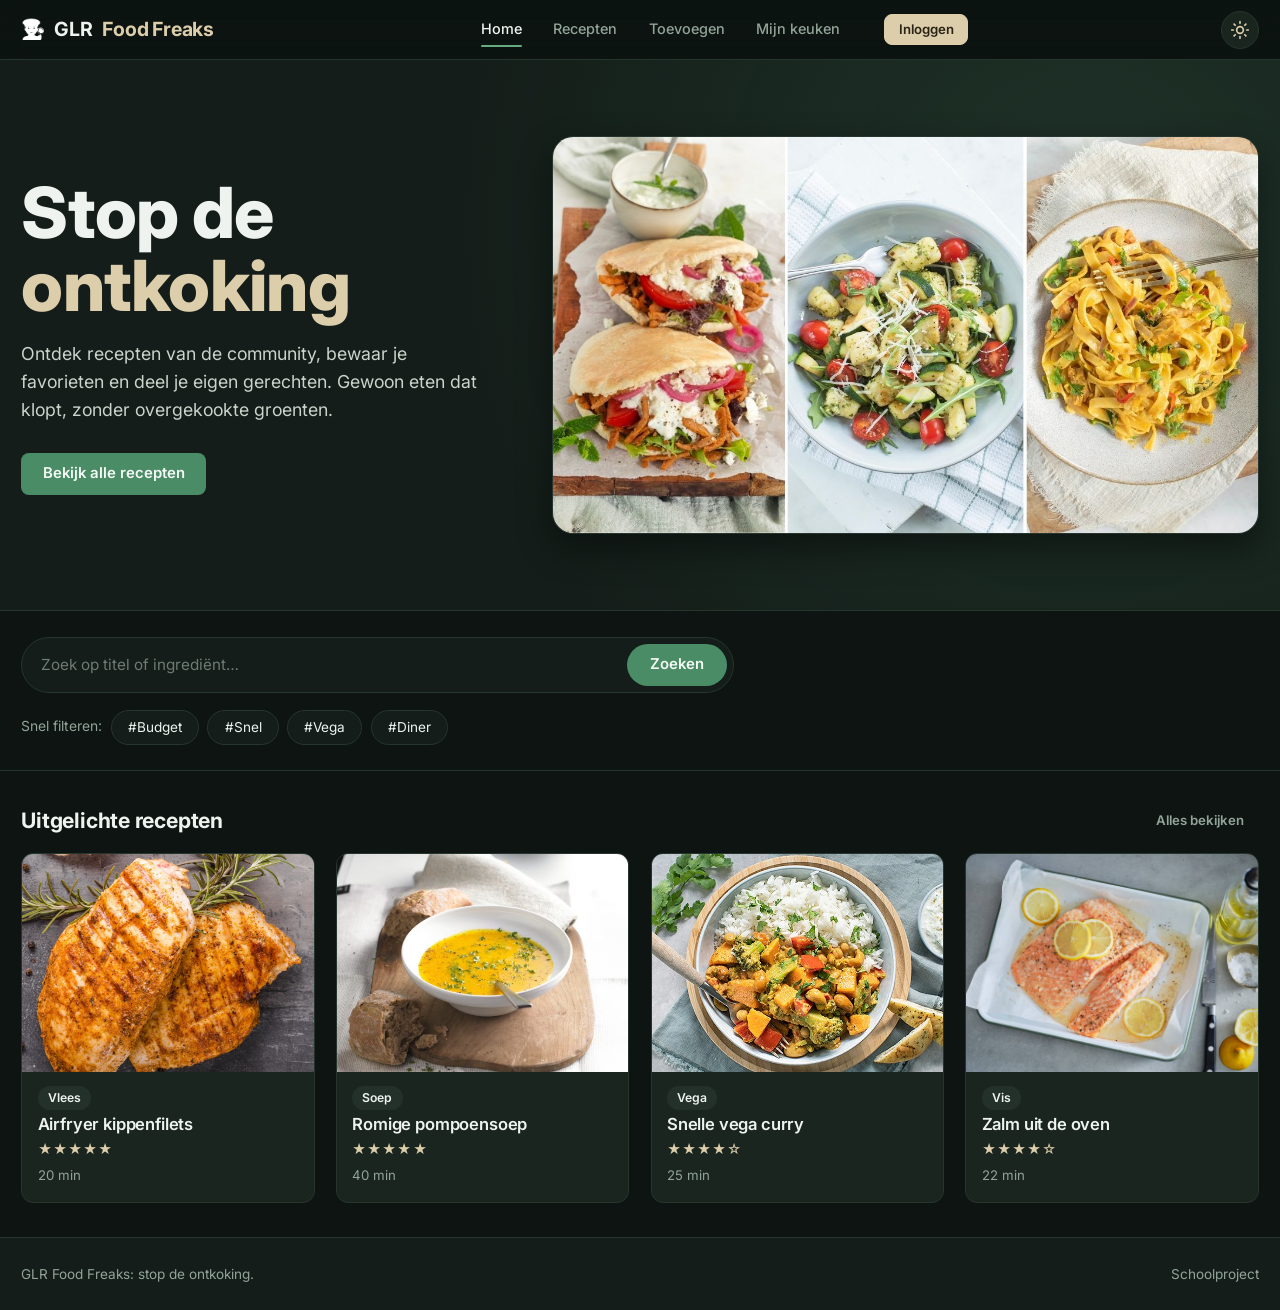
==== commit 094ecd09: "Fix HTML closing tag and remove invalid elements" ====
--- a/index.html
+++ b/index.html
@@ -108,4 +108,4 @@
   <div class="footer-inner"><span>GLR Food Freaks: stop de ontkoking.</span><span>Schoolproject</span></div>
 </footer>
 </body>
-</html><z>z</z>+</html>
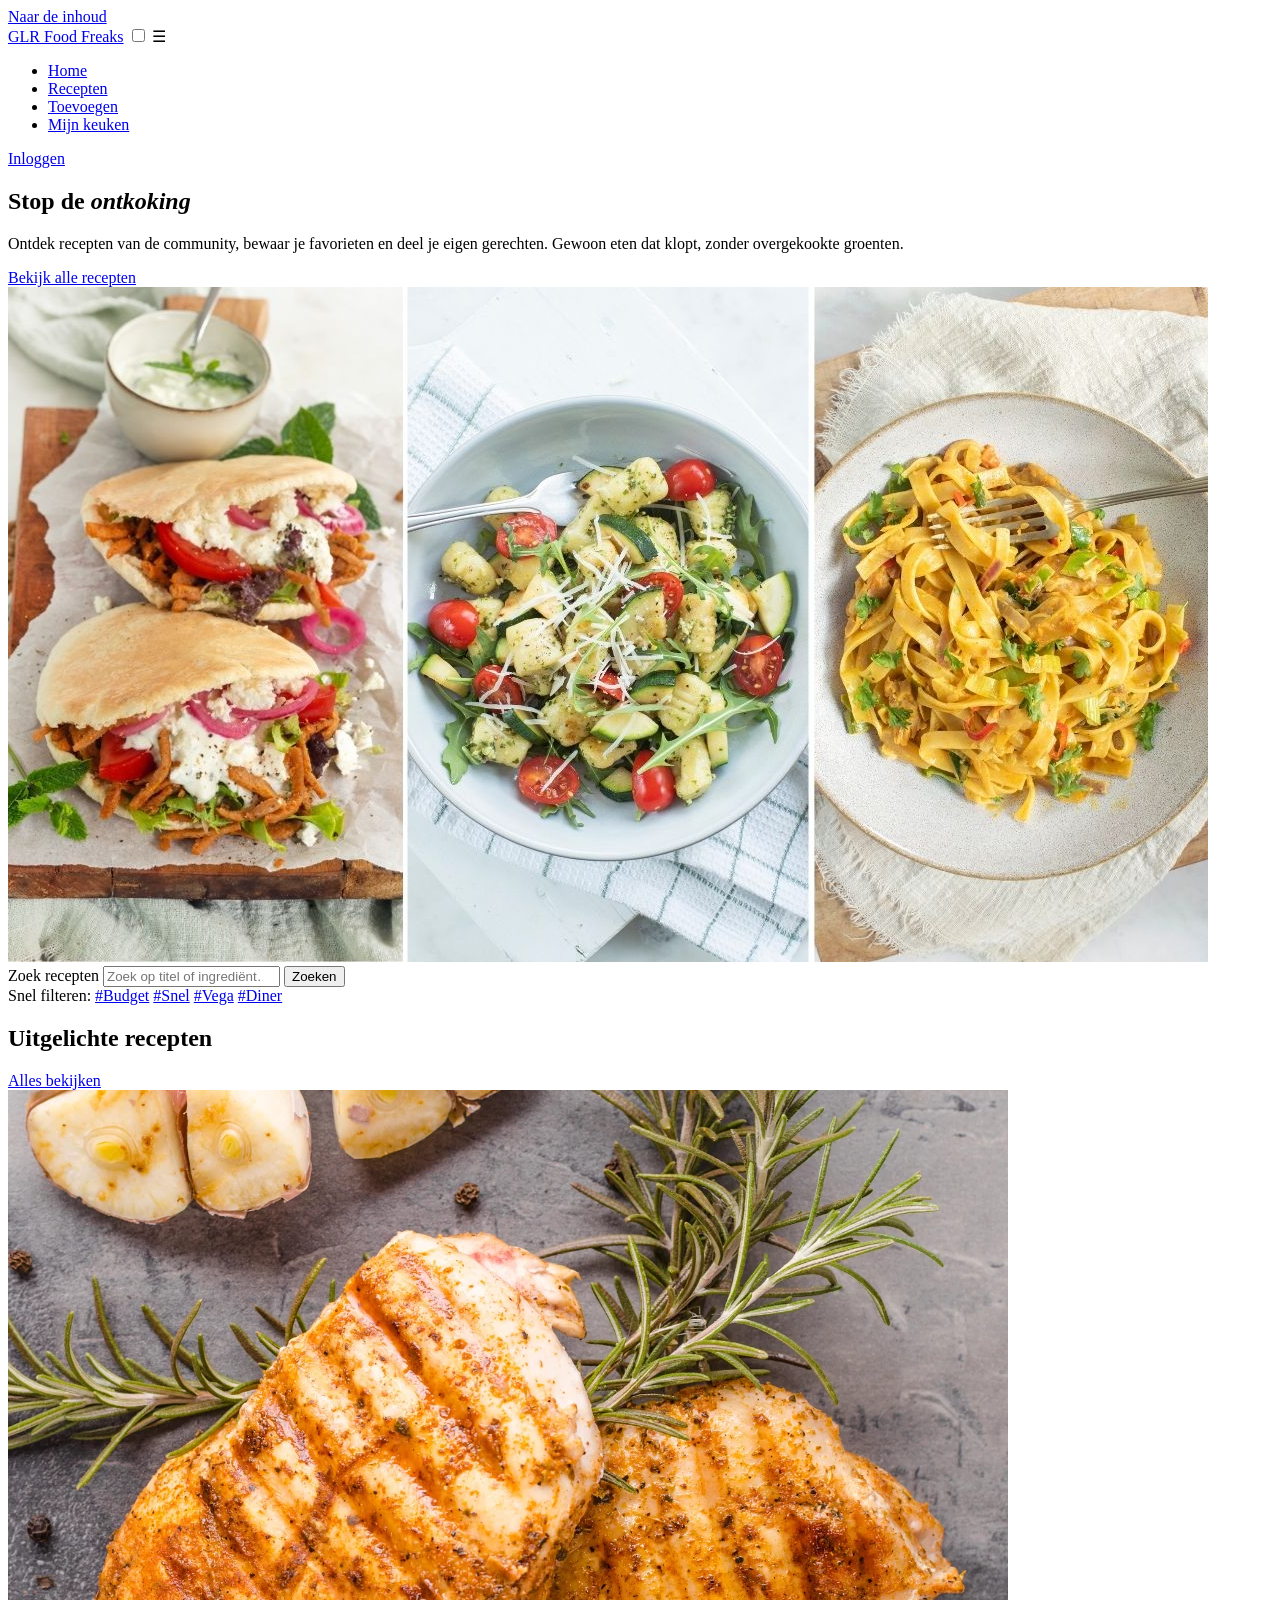
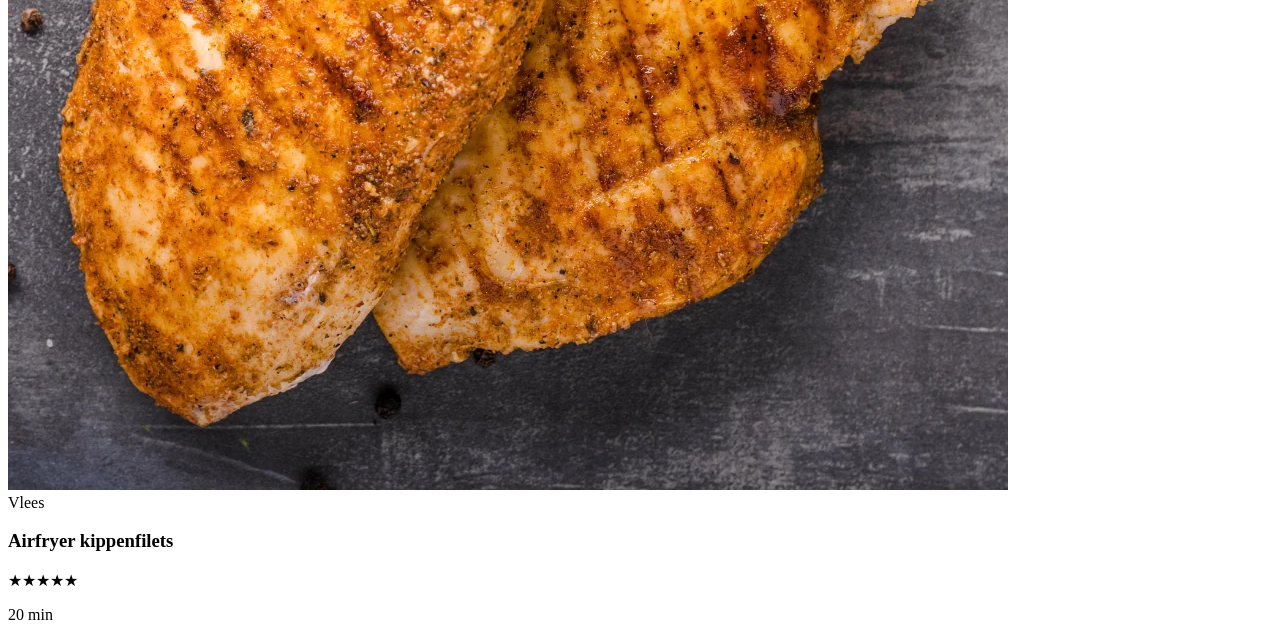
==== commit e3df58c1: "html wat schoner en mooier maken Updated the structure of the index.html file, including changes to " ====
--- a/index.html
+++ b/index.html
@@ -1,111 +1,75 @@
 <!DOCTYPE html>
 <html lang="nl">
 <head>
-  <meta charset="UTF-8">
-  <meta name="viewport" content="width=device-width, initial-scale=1.0">
-  <meta name="color-scheme" content="dark light">
-  <title>GLR Food Freaks – Food Freaks</title>
-  <link rel="stylesheet" href="css/style.css">
-  <script src="js/theme.js"></script>
-  <script src="js/auth.js" defer></script>
+    <meta charset="UTF-8">
+    <meta name="viewport" content="width=device-width, initial-scale=1.0">
+    <title>GLR Food Freaks</title>
 </head>
 <body>
-<a class="skip-link" href="#main">Naar de inhoud</a>
-<header class="site-header">
-  <div class="header-inner">
-    <a class="brand" href="index.html">GLR <span>Food Freaks</span></a>
-    <input class="nav-check" type="checkbox" id="navCheck" aria-label="Menu openen">
-    <label class="nav-toggle" for="navCheck" aria-hidden="true">☰</label>
-    <nav class="site-nav" aria-label="Hoofdmenu">
-      <ul class="nav-links"><li><a href="index.html" aria-current="page">Home</a></li><li><a href="recepten.html">Recepten</a></li><li><a href="nieuw-recept.html">Toevoegen</a></li><li><a href="dashboard.html">Mijn keuken</a></li><li hidden><a href="admin.html">Admin</a></li></ul>
-      <div class="nav-user"><a class="btn btn-outline btn-sm" href="login.html">Inloggen</a></div>
-    </nav>
-  </div>
-</header>
-<main id="main">
-  <section class="hero" aria-labelledby="heroTitle">
-    <div class="hero-inner">
-      <div>
-        <h1 id="heroTitle">Stop de <em>ontkoking</em></h1>
-        <p>Ontdek recepten van de community, bewaar je favorieten en deel je eigen gerechten. Gewoon eten dat klopt, zonder overgekookte groenten.</p>
-        <a href="recepten.html" class="btn btn-primary">Bekijk alle recepten</a>
-      </div>
-      <img class="hero-img" src="img/champings.jpg" alt="Pita met groenteshoarma, gnocchisalade en romige pasta">
-    </div>
-  </section>
 
-  <section class="searchbar" aria-label="Recepten zoeken">
-    <div class="searchbar-inner">
-      <form class="search-row" role="search" action="recepten.html">
-        <label class="visually-hidden" for="searchInput">Zoek recepten</label>
-        <input type="search" id="searchInput" name="q" class="input" placeholder="Zoek op titel of ingrediënt…">
-        <button class="btn btn-primary" type="submit">Zoeken</button>
-      </form>
-      <div class="quick-filters">
-        <span>Snel filteren:</span>
-        <a class="chip" href="recepten.html">#Budget</a>
-        <a class="chip" href="recepten.html">#Snel</a>
-        <a class="chip" href="recepten.html">#Vega</a>
-        <a class="chip" href="recepten.html">#Diner</a>
-      </div>
-    </div>
-  </section>
+    <a href="#main" class="skip-link">Naar de inhoud</a>
+  
+    <header>
+        <a href="index.html" class="logo">GLR Food Freaks</a>
+        
+        <input type="checkbox" id="navCheck">
+        <label for="navCheck">☰</label>
+        
+        <nav>
+            <ul>
+                <li><a href="index.html">Home</a></li>
+                <li><a href="recepten.html">Recepten</a></li>
+                <li><a href="nieuw-recept.html">Toevoegen</a></li>
+                <li><a href="dashboard.html">Mijn keuken</a></li>
+                <li hidden><a href="admin.html">Admin</a></li>
+            </ul>
+            <a href="login.html" class="btn-login">Inloggen</a>
+        </nav>
+    </header>
 
-  <section class="container" aria-labelledby="featuredTitle">
-    <div class="section-heading">
-      <h2 id="featuredTitle">Uitgelichte recepten</h2>
-      <a class="btn btn-ghost btn-sm" href="recepten.html">Alles bekijken</a>
-    </div>
-    <div class="grid">
-      <article class="card recipe-card">
-        <a class="recipe-link" href="recept-detail.html">
-          <img class="recipe-img" src="img/kippenfilets.webp" alt="" loading="lazy">
-          <div class="recipe-info">
-            <span class="badge badge-soft">Vlees</span>
-            <h3 class="recipe-title">Airfryer kippenfilets</h3>
-            <span class="stars" role="img" aria-label="5 van 5 sterren">★★★★★</span>
-            <p class="recipe-meta">20 min</p>
-          </div>
-        </a>
-      </article>
-      <article class="card recipe-card">
-        <a class="recipe-link" href="recept-detail.html">
-          <img class="recipe-img" src="img/pompoensoep.avif" alt="" loading="lazy">
-          <div class="recipe-info">
-            <span class="badge badge-soft">Soep</span>
-            <h3 class="recipe-title">Romige pompoensoep</h3>
-            <span class="stars" role="img" aria-label="5 van 5 sterren">★★★★★</span>
-            <p class="recipe-meta">40 min</p>
-          </div>
-        </a>
-      </article>
-      <article class="card recipe-card">
-        <a class="recipe-link" href="recept-detail.html">
-          <img class="recipe-img" src="img/vega-curry.jpg" alt="" loading="lazy">
-          <div class="recipe-info">
-            <span class="badge badge-soft">Vega</span>
-            <h3 class="recipe-title">Snelle vega curry</h3>
-            <span class="stars" role="img" aria-label="4 van 5 sterren">★★★★☆</span>
-            <p class="recipe-meta">25 min</p>
-          </div>
-        </a>
-      </article>
-      <article class="card recipe-card">
-        <a class="recipe-link" href="recept-detail.html">
-          <img class="recipe-img" src="img/zalm.avif" alt="" loading="lazy">
-          <div class="recipe-info">
-            <span class="badge badge-soft">Vis</span>
-            <h3 class="recipe-title">Zalm uit de oven</h3>
-            <span class="stars" role="img" aria-label="4 van 5 sterren">★★★★☆</span>
-            <p class="recipe-meta">22 min</p>
-          </div>
-        </a>
-      </article>
-    </div>
-  </section>
-</main>
-<footer class="site-footer">
-  <div class="footer-inner"><span>GLR Food Freaks: stop de ontkoking.</span><span>Schoolproject</span></div>
-</footer>
-</body>
-</html>
+    <main id="main">
+        
+        <section class="hero">
+            <div>
+                <h1>Stop de <em>ontkoking</em></h1>
+                <p>Ontdek recepten van de community, bewaar je favorieten en deel je eigen gerechten. Gewoon eten dat klopt, zonder overgekookte groenten.</p>
+                <a href="recepten.html" class="btn">Bekijk alle recepten</a>
+            </div>
+            <img src="img/champings.jpg" alt="Pita met groenteshoarma, gnocchisalade en romige pasta">
+        </section>
+
+        <section class="search-section">
+            <form action="recepten.html" method="get">
+                <label for="searchInput">Zoek recepten</label>
+                <input type="search" id="searchInput" name="q" placeholder="Zoek op titel of ingrediënt…">
+                <button type="submit">Zoeken</button>
+            </form>
+            
+            <div class="tags">
+                <span>Snel filteren:</span>
+                <a href="recepten.html?tag=budget">#Budget</a>
+                <a href="recepten.html?tag=snel">#Snel</a>
+                <a href="recepten.html?tag=vega">#Vega</a>
+                <a href="recepten.html?tag=diner">#Diner</a>
+            </div>
+        </section>
+
+        <section class="featured-recipes">
+            <header>
+                <h2>Uitgelichte recepten</h2>
+                <a href="recepten.html">Alles bekijken</a>
+            </header>
+
+            <div class="recipe-grid">
+                
+                <article class="recipe-card">
+                    <a href="recept-detail.html">
+                        <img src="img/kippenfilets.webp" alt="Airfryer kippenfilets">
+                    </a>
+                    <div class="recipe-info">
+                        <span class="category">Vlees</span>
+                        <h3>Airfryer kippenfilets</h3>
+                        <div class="rating">★★★★★</div>
+                        <p class="time">20 min</p>
+                    </div>
+                </article>
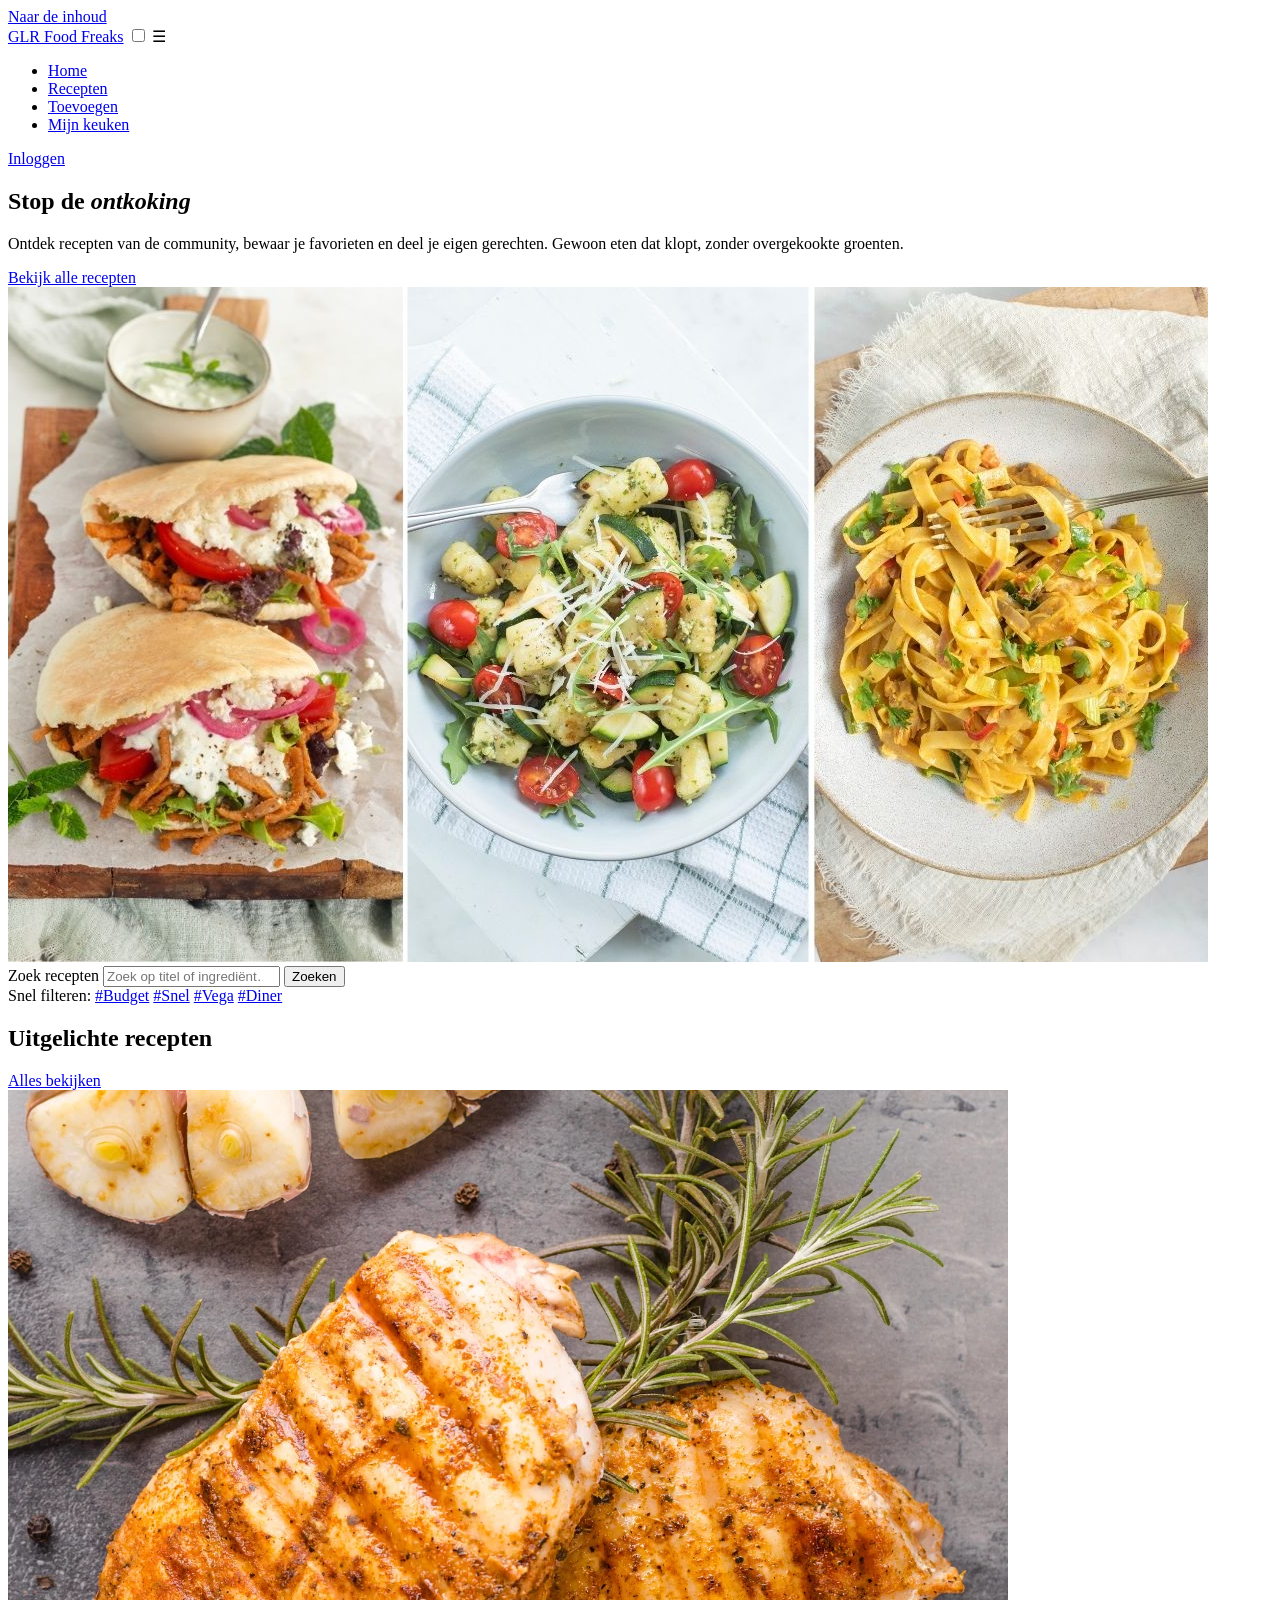
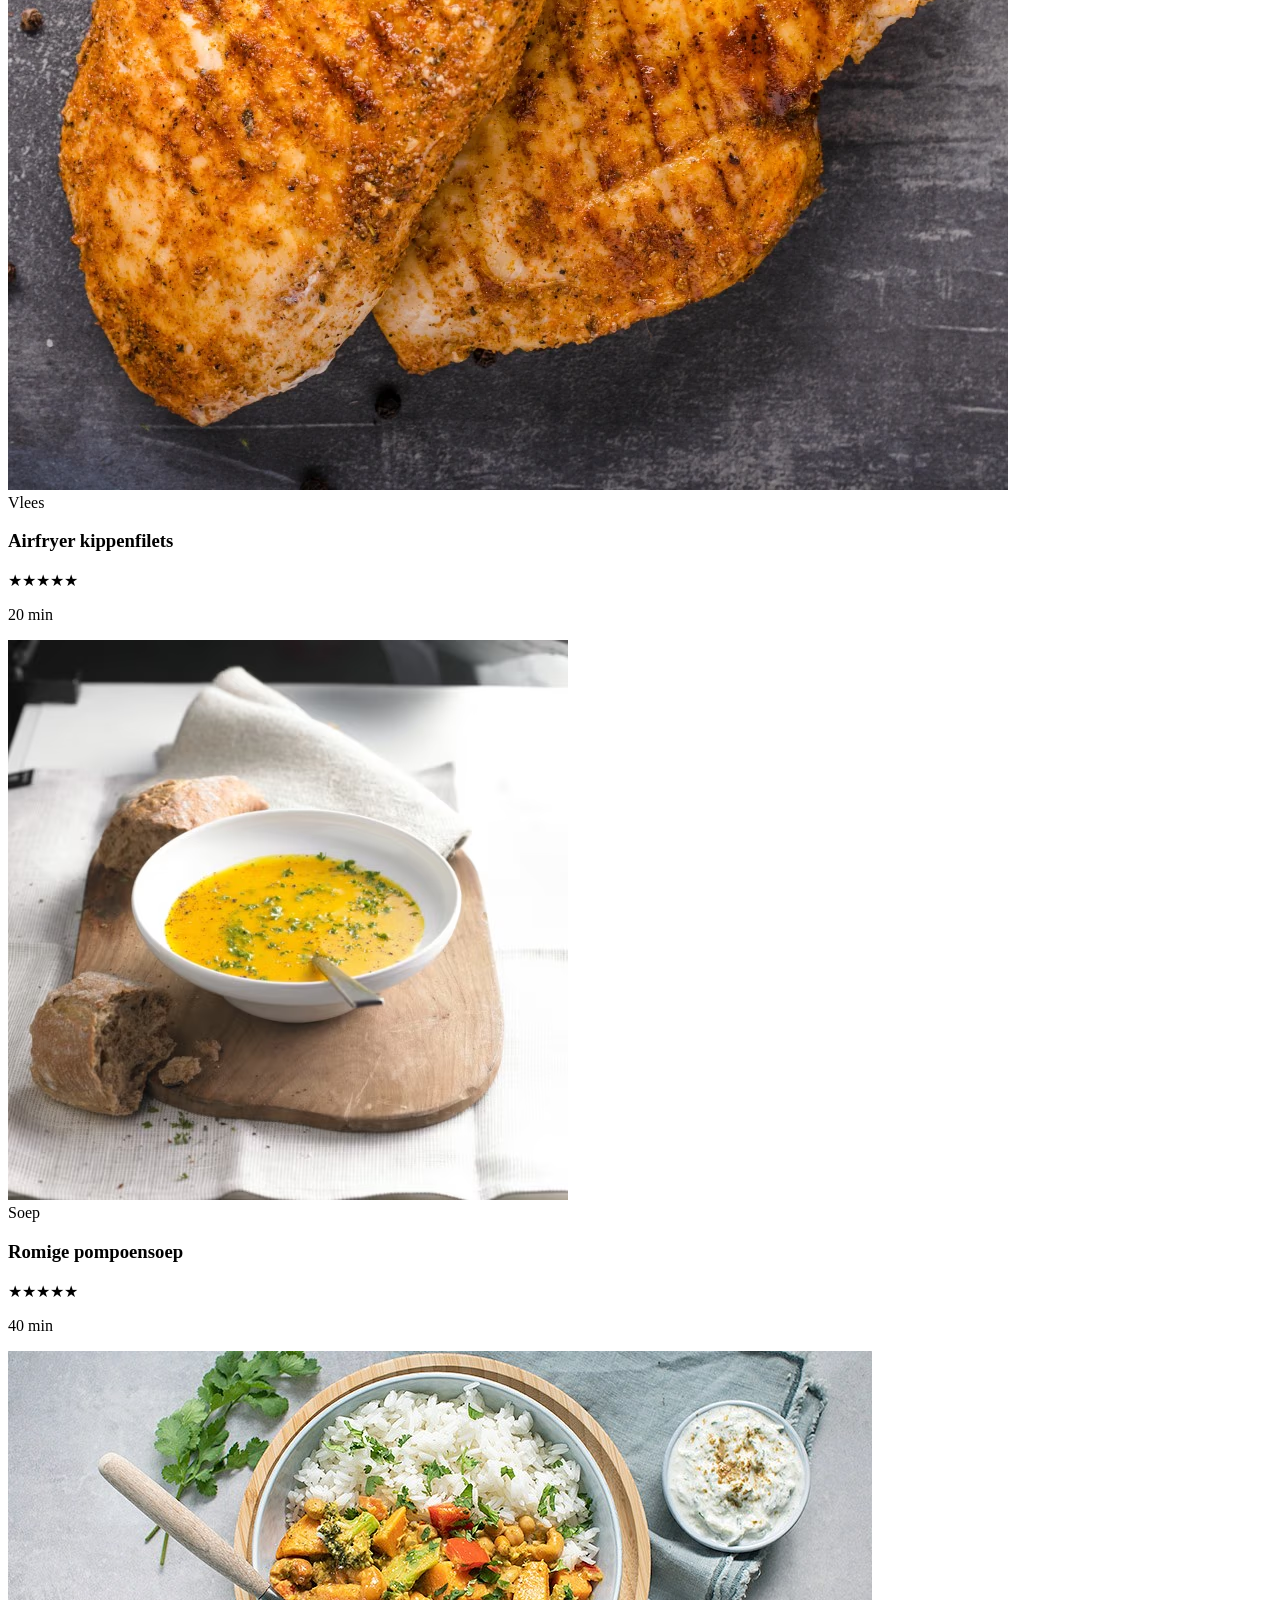
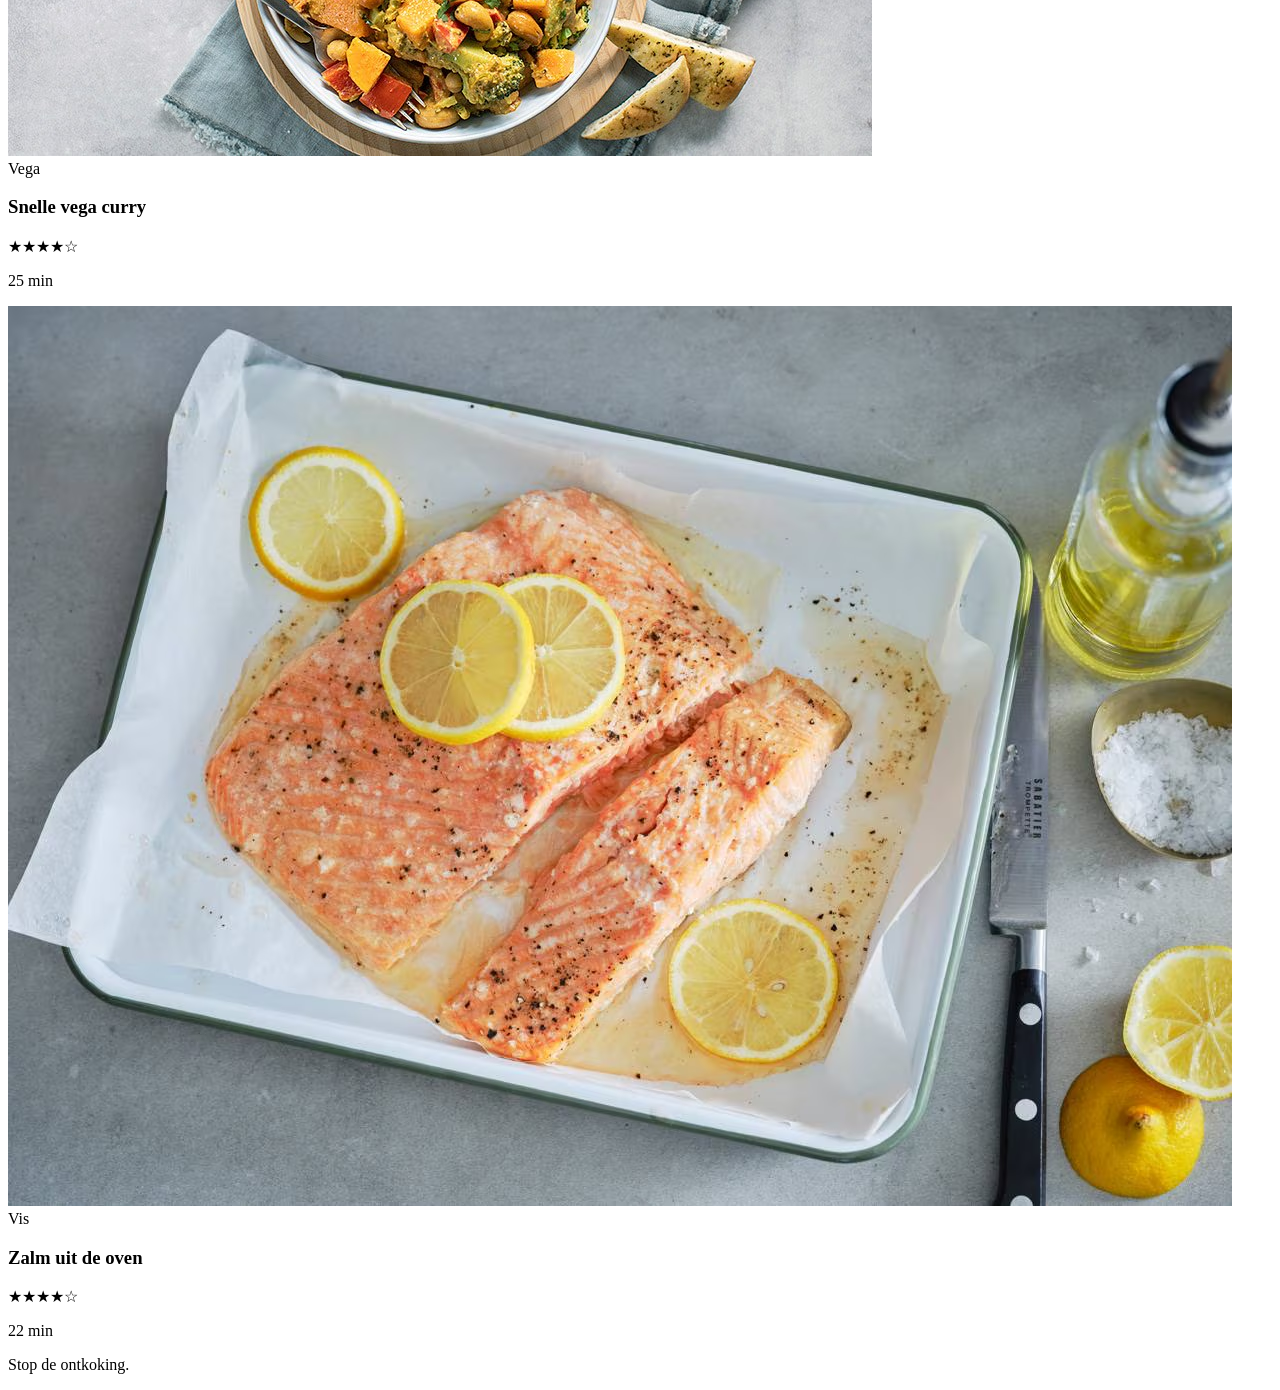
==== commit 80f526a4: "paar recepten perongeluk weggehaald" ====
--- a/index.html
+++ b/index.html
@@ -8,7 +8,7 @@
 <body>
 
     <a href="#main" class="skip-link">Naar de inhoud</a>
-  
+
     <header>
         <a href="index.html" class="logo">GLR Food Freaks</a>
         
@@ -73,3 +73,47 @@
                         <p class="time">20 min</p>
                     </div>
                 </article>
+
+                <article class="recipe-card">
+                    <a href="recept-detail.html">
+                        <img src="img/pompoensoep.avif" alt="Romige pompoensoep">
+                    </a>
+                    <div class="recipe-info">
+                        <span class="category">Soep</span>
+                        <h3>Romige pompoensoep</h3>
+                        <div class="rating">★★★★★</div>
+                        <p class="time">40 min</p>
+                    </div>
+                </article>
+
+                <article class="recipe-card">
+                    <a href="recept-detail.html">
+                        <img src="img/vega-curry.jpg" alt="Snelle vega curry">
+                    </a>
+                    <div class="recipe-info">
+                        <span class="category">Vega</span>
+                        <h3>Snelle vega curry</h3>
+                        <div class="rating">★★★★☆</div>
+                        <p class="time">25 min</p>
+                    </div>
+                </article>
+
+                <article class="recipe-card">
+                    <a href="recept-detail.html">
+                        <img src="img/zalm.avif" alt="Zalm uit de oven">
+                    </a>
+                    <div class="recipe-info">
+                        <span class="category">Vis</span>
+                        <h3>Zalm uit de oven</h3>
+                        <div class="rating">★★★★☆</div>
+                        <p class="time">22 min</p>
+                    </div>
+                </article>
+            </div>
+        </section>
+    </main>
+    <footer>
+        <p>Stop de ontkoking.</p>
+    </footer>
+</body>
+</html>
